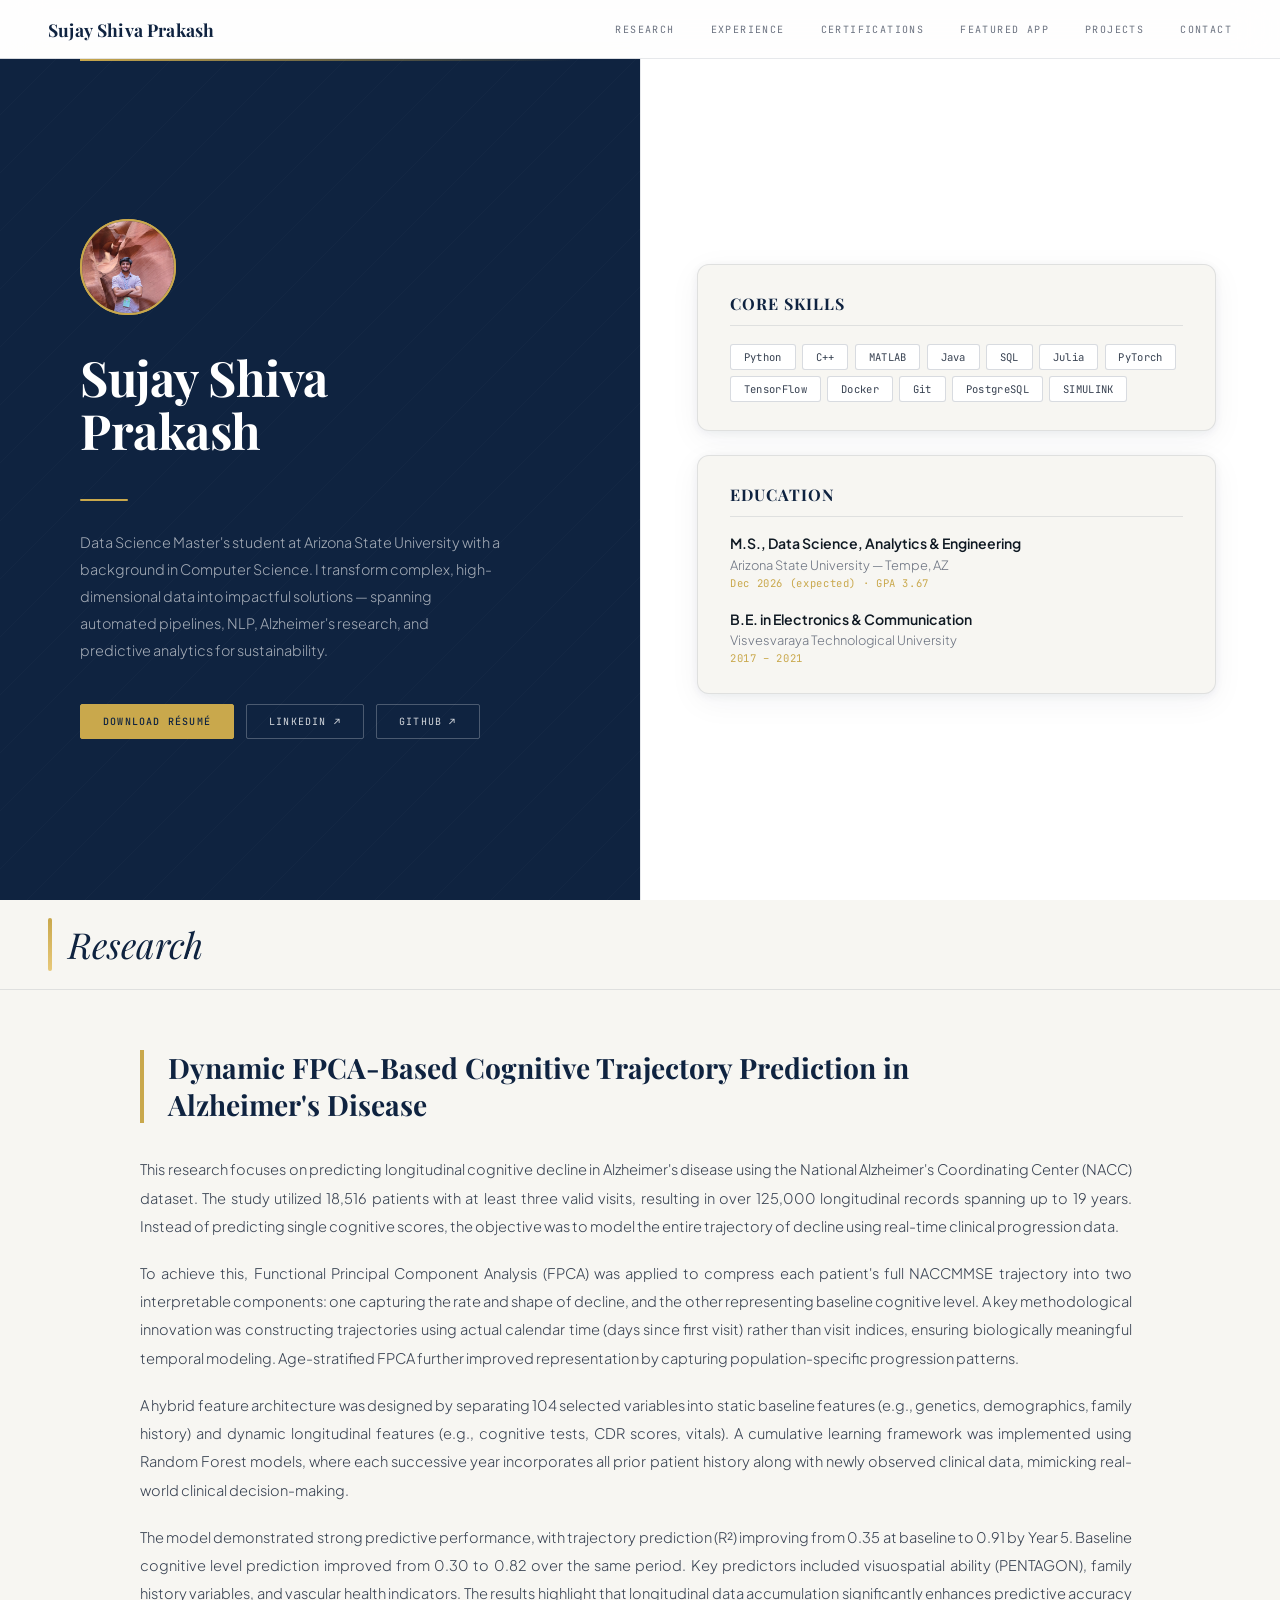
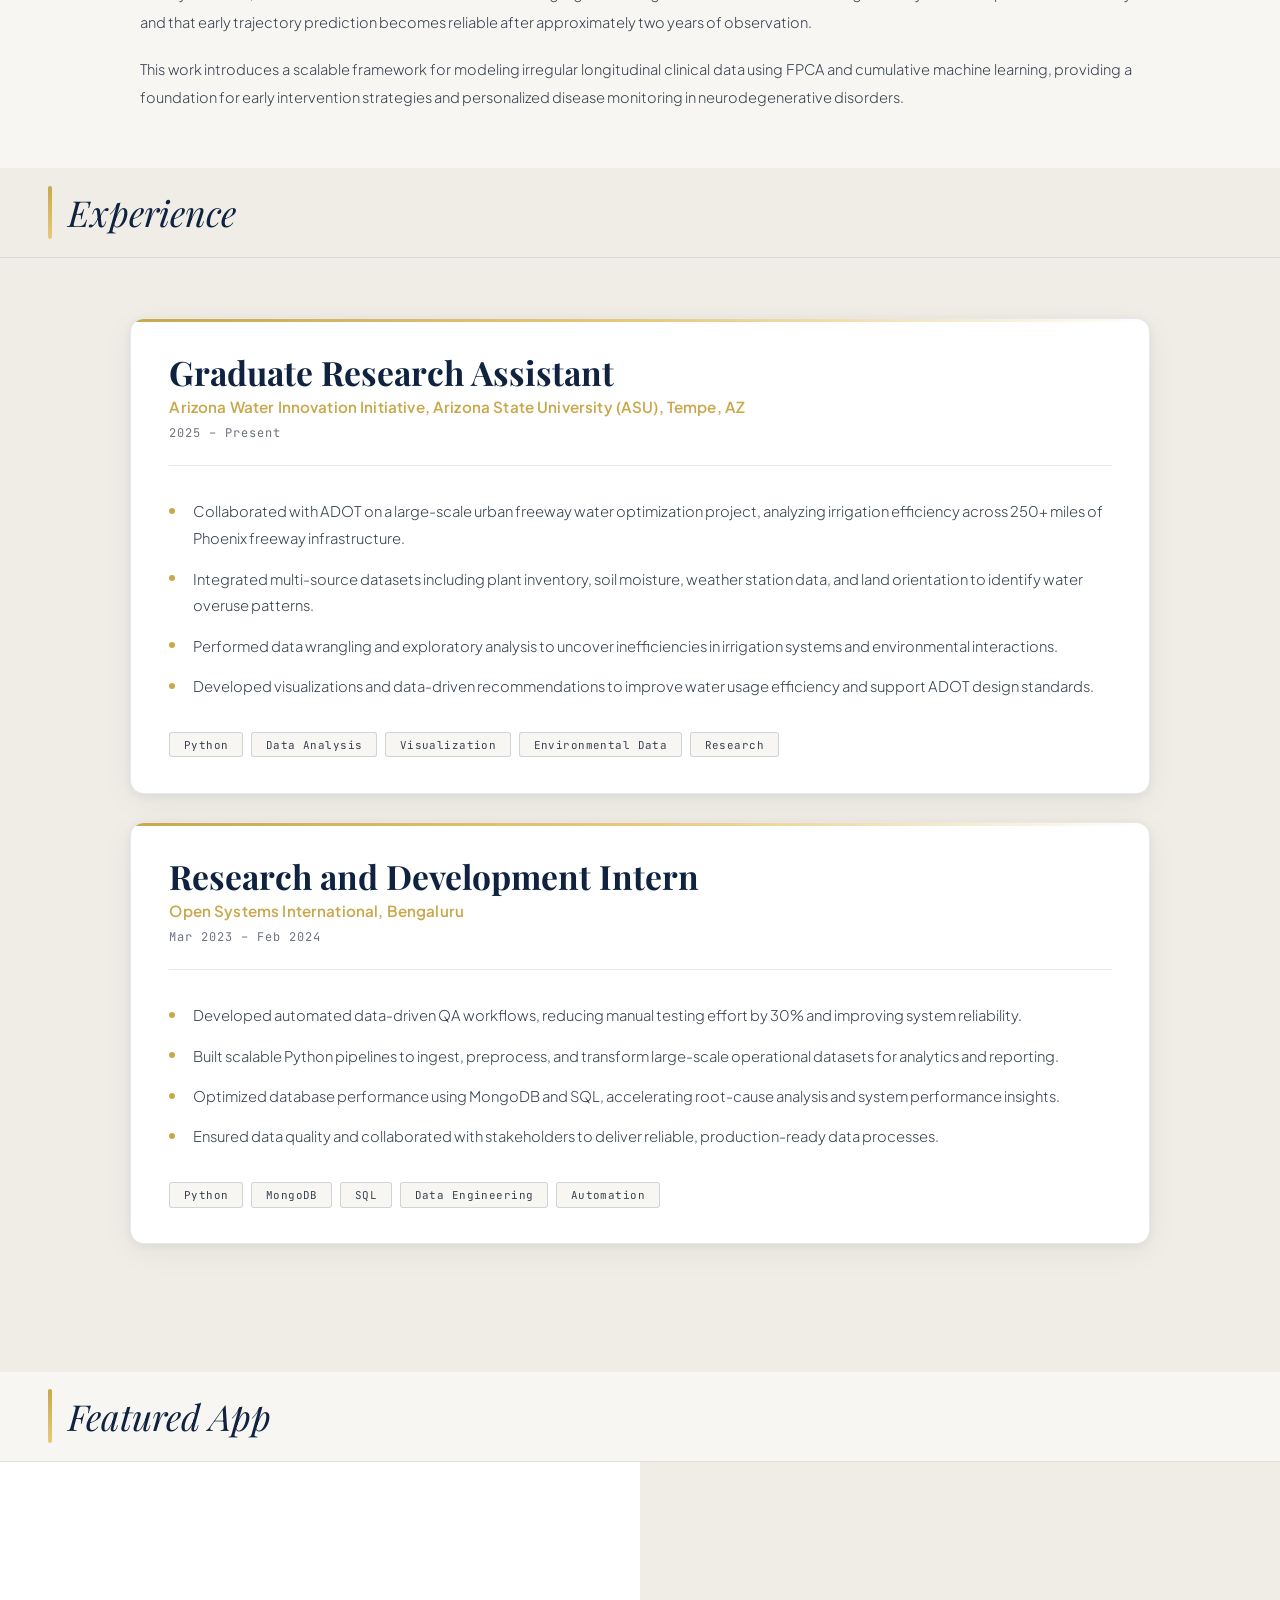
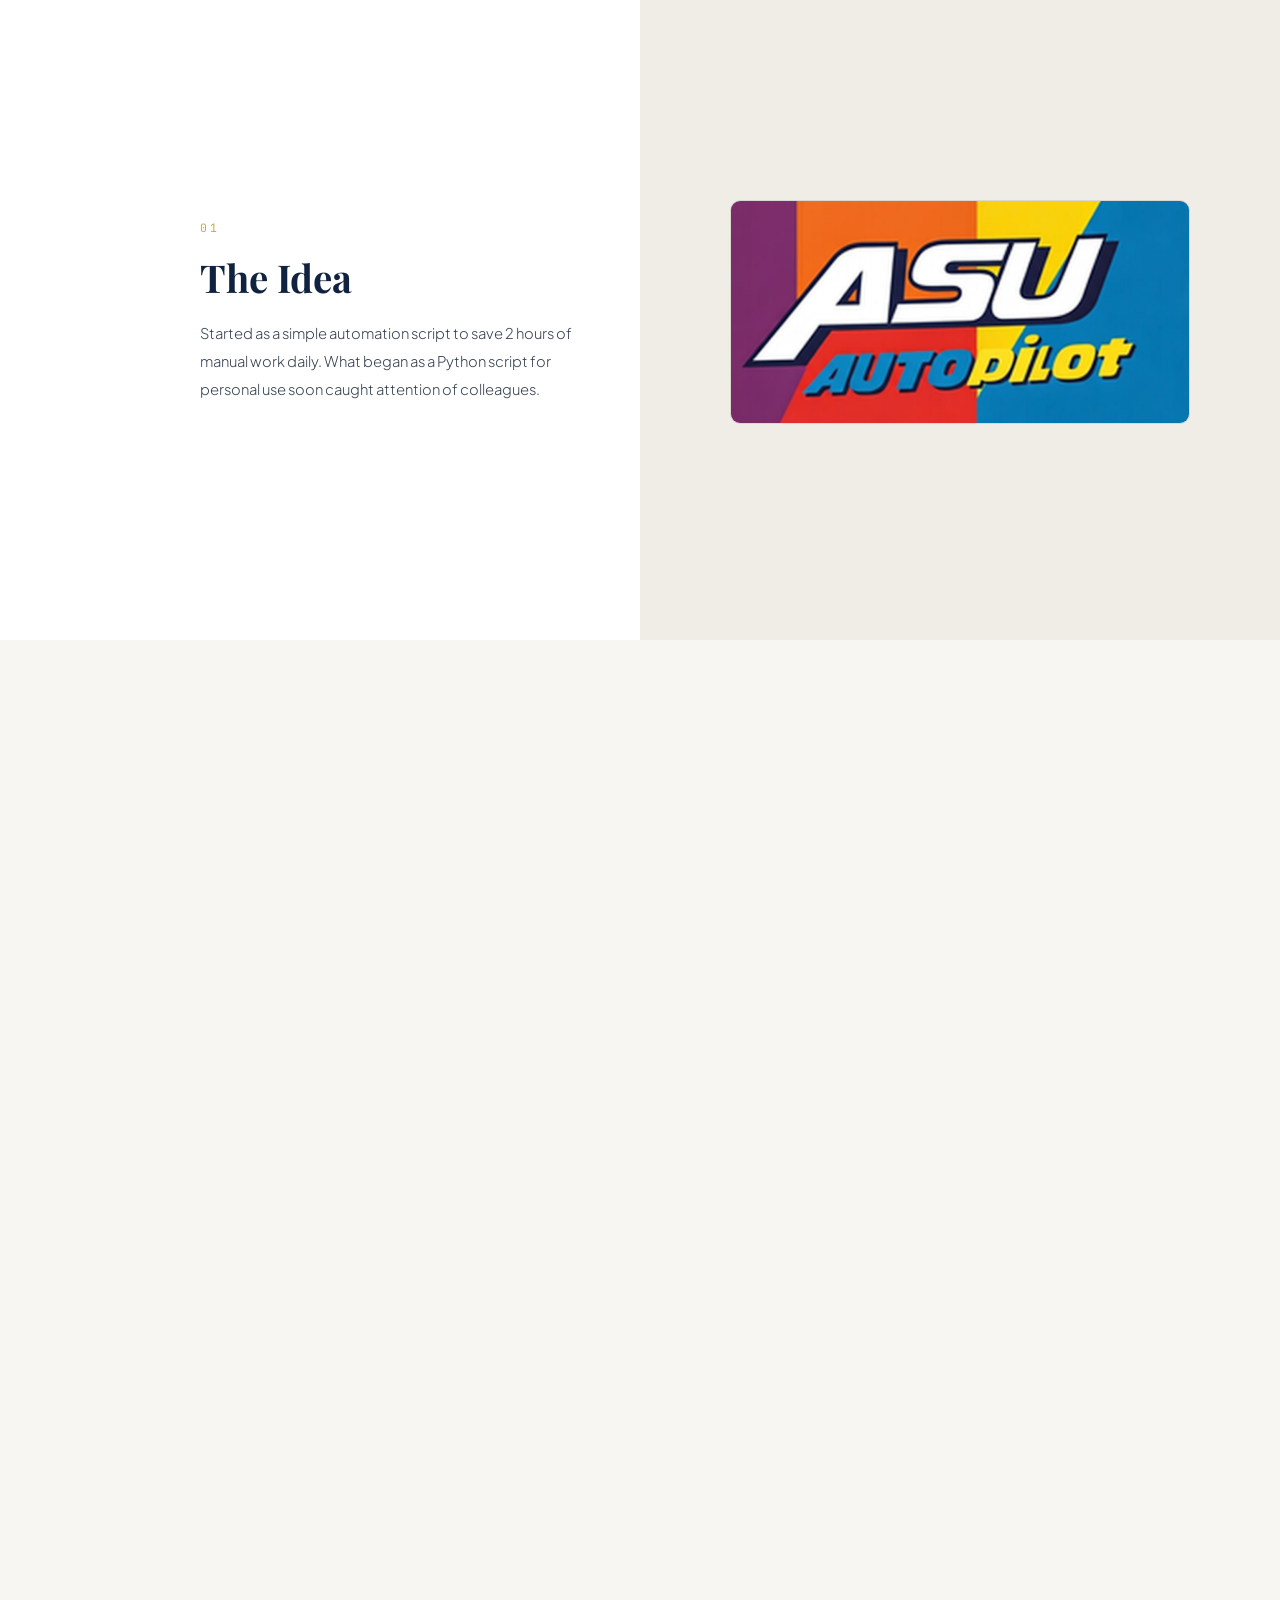
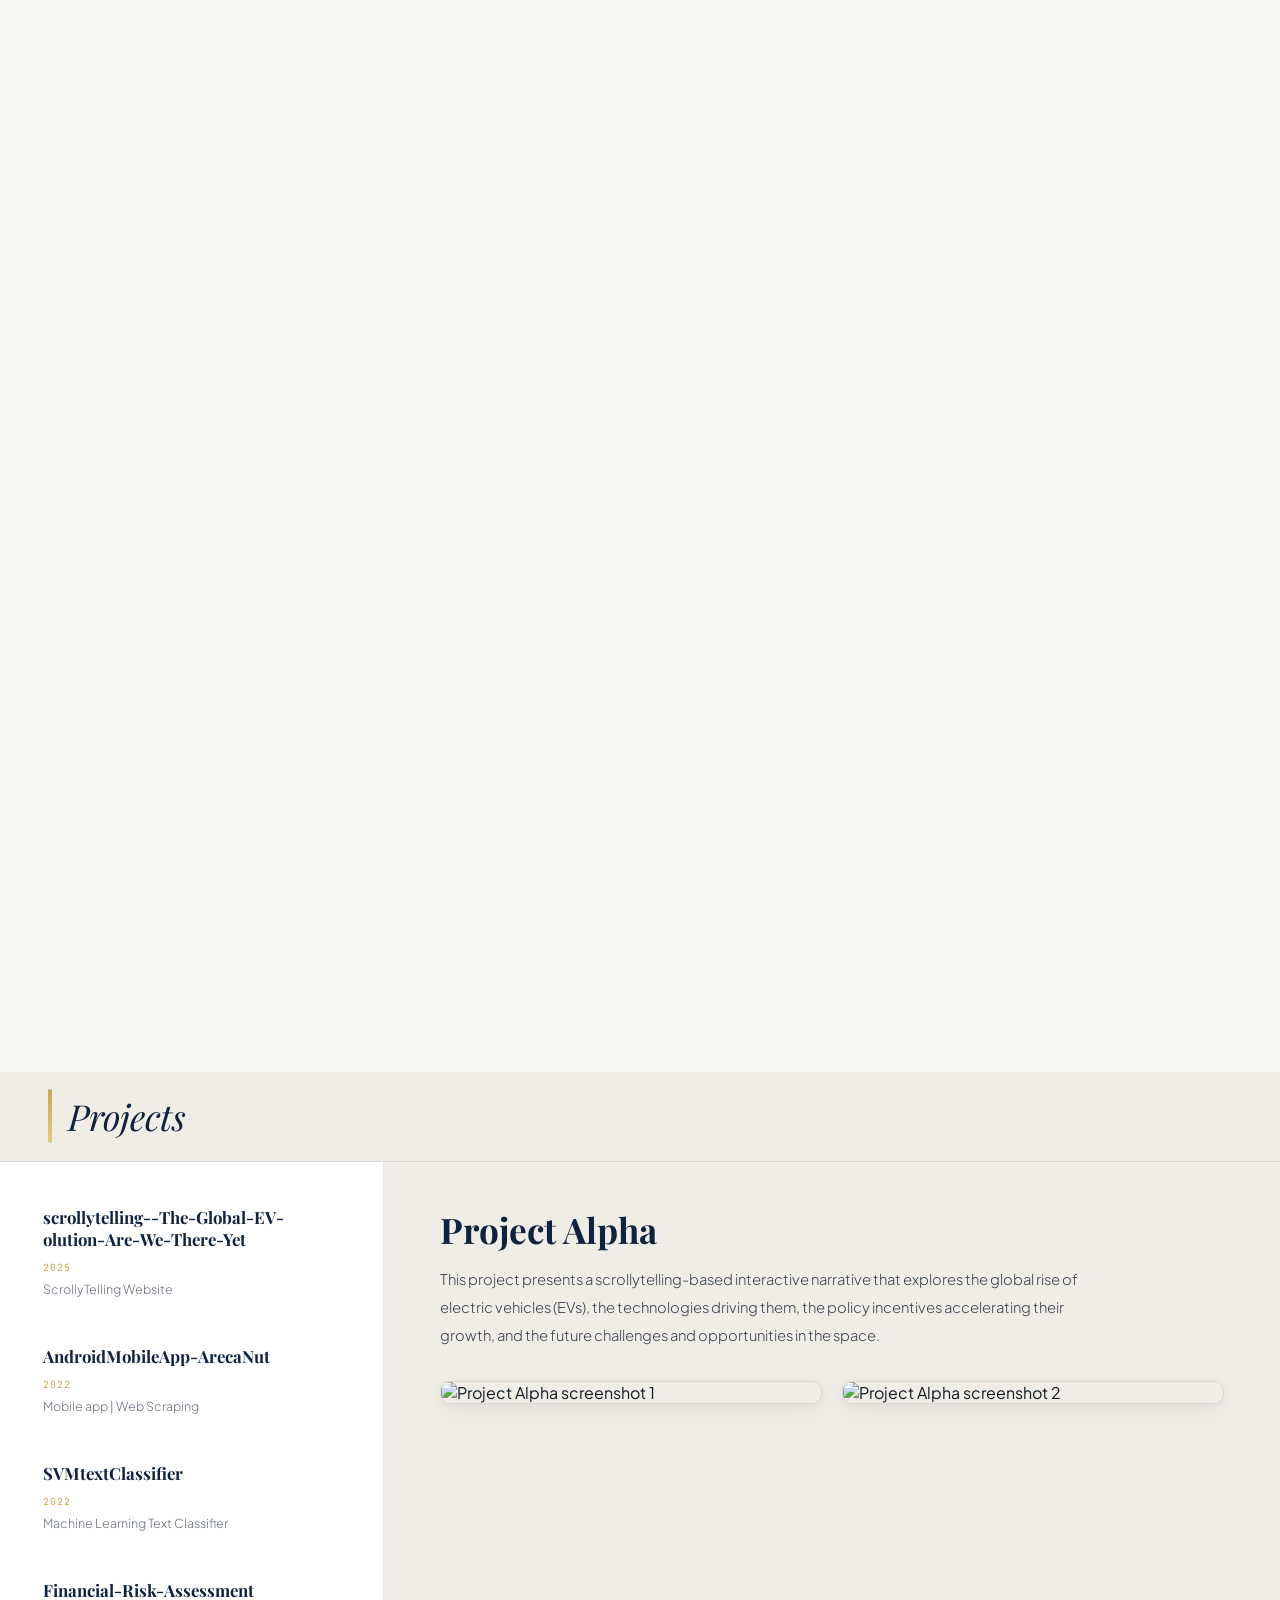
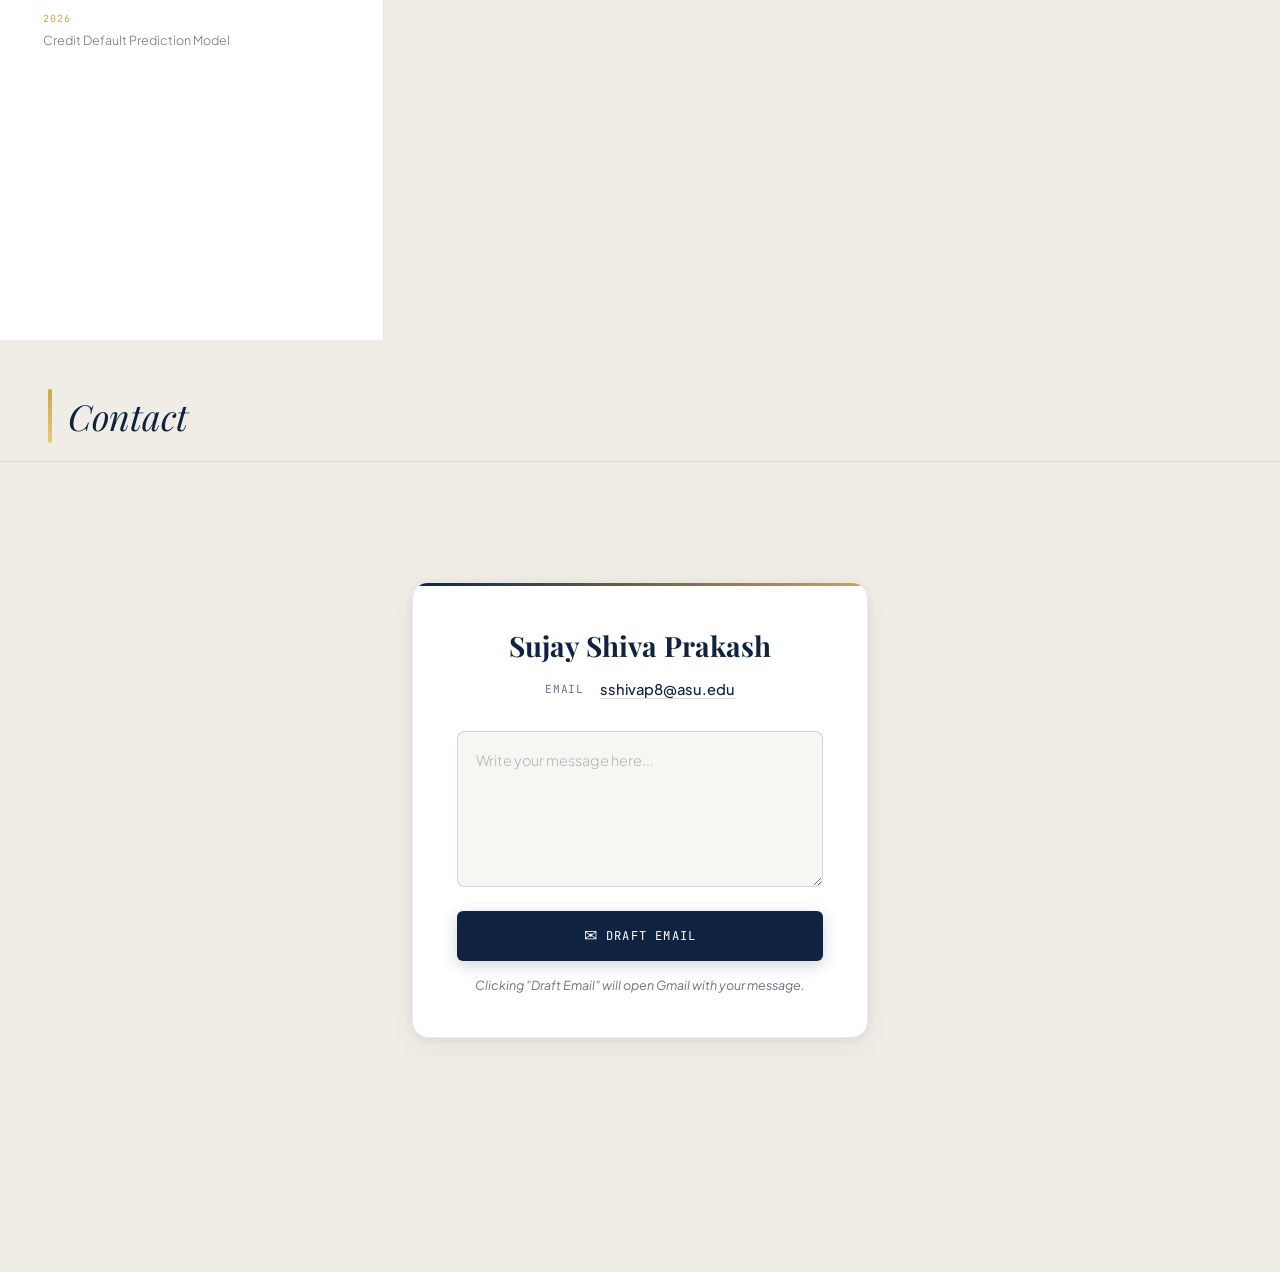
==== index.html @ d77abd5b "Initial coming Initial commit" ====
<!DOCTYPE html>
<html lang="en">
<head>
  <meta charset="UTF-8" />
  <meta name="viewport" content="width=device-width, initial-scale=1.0" />
  <title>Sujay — Portfolio</title>
  <link rel="stylesheet" href="style.css" />
  <script src="https://unpkg.com/typed.js@2.1.0/dist/typed.umd.js"></script>
  <script src="script.js"></script>
  <script src="https://cdnjs.cloudflare.com/ajax/libs/gsap/3.12.2/gsap.min.js"></script>
  <script src="https://cdnjs.cloudflare.com/ajax/libs/gsap/3.12.2/ScrollTrigger.min.js"></script>
</head>
<body>

<nav class="nav">
  <div class="nav-inner">
    <a href="#" class="nav-name">Sujay Shiva Prakash</a>
    <div class="nav-links">
      <a href="#research">Research</a>
      <a href="#experience">Experience</a>
      <a href="#certifications">Certifications</a>
      <a href="#story">Featured App</a>
      <a href="#projects">Projects</a>
      <a href="#contact">Contact</a>
    </div>
  </div>
</nav>

<!-- ── HERO: left = navy, right = white ── -->
<section class="hero" id="hero">
  <div class="hero-left">
    <div class="hero-photo">
      <img src="/sujay.jpg" alt="Sujay Shiva Prakash" onerror="this.style.display='none'" />
      <div class="photo-initials">SSP</div>
    </div>
    <h1 class="hero-name">Sujay Shiva<br>Prakash</h1>
    <p class="hero-subtitle"><span id="role"></span></p>
    <div class="hero-divider"></div>
    <p class="hero-bio">Data Science Master's student at Arizona State University with a background in Computer Science. I transform complex, high-dimensional data into impactful solutions — spanning automated pipelines, NLP, Alzheimer's research, and predictive analytics for sustainability.</p>
    <div class="hero-cta">
      <a href="resume.pdf" class="btn btn-fill">Download Résumé</a>
      <a href="https://www.linkedin.com/in/sujay-shiva-prakash/" target="_blank" class="btn">LinkedIn ↗</a>
      <a href="https://github.com/Sujay6362" target="_blank" class="btn">GitHub ↗</a>
    </div>
  </div>

  <div class="hero-right">
    <div class="skills-card">
      <h3 class="skills-card-title">Core Skills</h3>
      <div class="skills-badges">
        <span class="badge">Python</span>
        <span class="badge">C++</span>
        <span class="badge">MATLAB</span>
        <span class="badge">Java</span>
        <span class="badge">SQL</span>
        <span class="badge">Julia</span>
        <span class="badge">PyTorch</span>
        <span class="badge">TensorFlow</span>
        <span class="badge">Docker</span>
        <span class="badge">Git</span>
        <span class="badge">PostgreSQL</span>
        <span class="badge">SIMULINK</span>
      </div>
    </div>

    <div class="education-mini-card">
      <h3 class="education-mini-title">Education</h3>
      <div class="education-mini-item">
        <p class="education-mini-degree">M.S., Data Science, Analytics & Engineering</p>
        <p class="education-mini-school">Arizona State University — Tempe, AZ</p>
        <p class="education-mini-date">Dec 2026 (expected) · GPA 3.67</p>
      </div>
      <div class="education-mini-item">
        <p class="education-mini-degree">B.E. in Electronics & Communication</p>
        <p class="education-mini-school">Visvesvaraya Technological University</p>
        <p class="education-mini-date">2017 – 2021</p>
      </div>
    </div>
  </div>
</section>


<!-- ── RESEARCH ── -->
<section class="research" id="research">
  <h2 class="research-title">Research</h2>
  <div class="research-slides">

    <div class="research-slide" id="slide-1">
  <div class="research-content">
    <h3 class="research-item-title">Dynamic FPCA-Based Cognitive Trajectory Prediction in Alzheimer's Disease</h3>
    <div class="research-description">

      <p>This research focuses on predicting longitudinal cognitive decline in Alzheimer's disease using the National Alzheimer's Coordinating Center (NACC) dataset. The study utilized 18,516 patients with at least three valid visits, resulting in over 125,000 longitudinal records spanning up to 19 years. Instead of predicting single cognitive scores, the objective was to model the entire trajectory of decline using real-time clinical progression data.</p>

      <p>To achieve this, Functional Principal Component Analysis (FPCA) was applied to compress each patient's full NACCMMSE trajectory into two interpretable components: one capturing the rate and shape of decline, and the other representing baseline cognitive level. A key methodological innovation was constructing trajectories using actual calendar time (days since first visit) rather than visit indices, ensuring biologically meaningful temporal modeling. Age-stratified FPCA further improved representation by capturing population-specific progression patterns.</p>

      <p>A hybrid feature architecture was designed by separating 104 selected variables into static baseline features (e.g., genetics, demographics, family history) and dynamic longitudinal features (e.g., cognitive tests, CDR scores, vitals). A cumulative learning framework was implemented using Random Forest models, where each successive year incorporates all prior patient history along with newly observed clinical data, mimicking real-world clinical decision-making.</p>

      <p>The model demonstrated strong predictive performance, with trajectory prediction (R²) improving from 0.35 at baseline to 0.91 by Year 5. Baseline cognitive level prediction improved from 0.30 to 0.82 over the same period. Key predictors included visuospatial ability (PENTAGON), family history variables, and vascular health indicators. The results highlight that longitudinal data accumulation significantly enhances predictive accuracy and that early trajectory prediction becomes reliable after approximately two years of observation.</p>

      <p>This work introduces a scalable framework for modeling irregular longitudinal clinical data using FPCA and cumulative machine learning, providing a foundation for early intervention strategies and personalized disease monitoring in neurodegenerative disorders.</p>

    </div>
  </div>
</div>

    <div class="research-images">

  <!-- <div class="research-image-item">
    <img src="images/fpca_trajectory_results.png" alt="Trajectory results">
    <p>Actual vs predicted cognitive trajectories using FPCA-based modeling</p>
  </div> -->

  <div class="research-image-item">
    <img src="./files/fpca_cumulative_pipeline.svg" alt="Pipeline">
    <p><b>Fig : Pipeline - FPCA compression + cumulative year-wise prediction </b> </p>
  </div>

  <!-- <div class="research-image-item">
    <img src="images/dataset_overview.png" alt="Dataset">
    <p>NACC dataset structure with static and dynamic feature separation</p>
  </div> -->

</div>

<div class="sheet-container">
  <iframe 
    src="https://docs.google.com/spreadsheets/d/e/2PACX-1vQYmam4c9I1pE-Wa_HHPfvOLPWR4rpgkdFZyK_ciRwYRY5J7xp_9PD27jYxspACPg/pubhtml?widget=true&headers=false"
    frameborder="0">
  </iframe>
</div>

</section>


<section class="experience" id="experience">
  <h2 class="experience-title">Experience</h2>
  <div class="experience-container">

    <!-- ASU / ADOT -->
    <div class="experience-card">
      <div class="experience-header">
        <h3 class="experience-role">Graduate Research Assistant</h3>
        <span class="experience-company">Arizona Water Innovation Initiative, Arizona State University (ASU), Tempe, AZ</span>
        <span class="experience-date">2025 – Present</span>
      </div>
      <ul class="experience-description">
        <li>Collaborated with ADOT on a large-scale urban freeway water optimization project, analyzing irrigation efficiency across 250+ miles of Phoenix freeway infrastructure.</li>
        <li>Integrated multi-source datasets including plant inventory, soil moisture, weather station data, and land orientation to identify water overuse patterns.</li>
        <li>Performed data wrangling and exploratory analysis to uncover inefficiencies in irrigation systems and environmental interactions.</li>
        <li>Developed visualizations and data-driven recommendations to improve water usage efficiency and support ADOT design standards.</li>
      </ul>
      <div class="experience-tags">
        <span class="experience-tag">Python</span>
        <span class="experience-tag">Data Analysis</span>
        <span class="experience-tag">Visualization</span>
        <span class="experience-tag">Environmental Data</span>
        <span class="experience-tag">Research</span>
      </div>
    </div>

    <!-- OSI -->
    <div class="experience-card">
      <div class="experience-header">
        <h3 class="experience-role">Research and Development Intern</h3>
        <span class="experience-company">Open Systems International, Bengaluru</span>
        <span class="experience-date">Mar 2023 – Feb 2024</span>
      </div>
      <ul class="experience-description">
        <li>Developed automated data-driven QA workflows, reducing manual testing effort by 30% and improving system reliability.</li>
        <li>Built scalable Python pipelines to ingest, preprocess, and transform large-scale operational datasets for analytics and reporting.</li>
        <li>Optimized database performance using MongoDB and SQL, accelerating root-cause analysis and system performance insights.</li>
        <li>Ensured data quality and collaborated with stakeholders to deliver reliable, production-ready data processes.</li>
      </ul>
      <div class="experience-tags">
        <span class="experience-tag">Python</span>
        <span class="experience-tag">MongoDB</span>
        <span class="experience-tag">SQL</span>
        <span class="experience-tag">Data Engineering</span>
        <span class="experience-tag">Automation</span>
      </div>
    </div>

  </div>
</section>


<!-- ── FEATURED APP ── -->
<section class="story" id="story">
  <h2 class="story-title">Featured App</h2>
  <div class="story-container" id="story-container">
    <div class="story-track">

      <div class="story-slide" id="slide-1">
        <div class="story-content">
          <span class="story-step">01</span>
          <h3>The Idea</h3>
          <p>Started as a simple automation script to save 2 hours of manual work daily. What began as a Python script for personal use soon caught attention of colleagues.</p>
        </div>
        <div class="story-image">
          <img src="./files/icon.png" alt="Idea sketch">
          <!-- <img src="./files/icon1.png" alt="Automation 1">
          <img src="./files/icon2.png" alt="Automation 2">
          <img src="./files/icon3.png" alt="Automation 3">
          <img src="./files/icon4.png" alt="Automation 4">
          <img src="./files/icon5.png" alt="Automation 5">
          <img src="./files/icon6.png" alt="Automation 6"> -->

        </div>
      </div>

      <div class="story-slide" id="slide-2">
        <div class="story-content">
          <span class="story-step">02</span>
          <h3>The Build</h3>
          <p>Evolved into a full desktop application with PyQt5. Added features like scheduling, custom workflows, and real-time logging. Beta tested with 10 users.</p>
        </div>
        <div class="story-image">
          <img src="./files/build.png" alt="Development">
        </div>
      </div>

      <div class="story-slide" id="slide-3">
        <div class="story-content">
          <span class="story-step">03</span>
          <h3>The Web</h3>
          <p>Built a companion website for remote monitoring and control. Flask backend with real-time updates using WebSockets. Now accessible from anywhere.</p>
        </div>
        <div class="story-image">
          <img src="./files/asuautopilot1.png" alt="Web interface">
        </div>
      </div>

      <!-- <div class="story-slide" id="slide-4">
        <div class="story-content">
          <span class="story-step">04</span>
          <h3>The Impact</h3>
          <p>Now saving 50+ hours monthly across the team. Used by 3 departments. Open-sourced core modules to give back to the community.</p>
        </div>
        <div class="story-image">
          <img src="https://via.placeholder.com/600x400/e8e3d8/0f2340?text=Impact+Metrics" alt="Impact">
        </div>
      </div> -->
      

    </div>
  </div>
  <!-- <div class="story-progress">
    <div class="progress-bar" id="progress-bar"></div>
  </div> -->
</section>


<!-- ── PROJECTS ── -->
<section class="projects" id="projects">
  <h2 class="projects-title">Projects</h2>
  <div class="projects-container">
    <div class="projects-left">

      
      <div class="project-card" data-project="1">
        <h3>scrollytelling--The-Global-EV-olution-Are-We-There-Yet</h3>
        <span class="project-year">2025</span>
        <p class="project-brief">ScrollyTelling Website</p>
      </div>

      <div class="project-card" data-project="2">
        <h3> AndroidMobileApp-ArecaNut</h3>
        <span class="project-year">2022</span>
        <p class="project-brief">Mobile app | Web Scraping</p>
      </div>

      <div class="project-card" data-project="3">
        <h3>SVMtextClassifier</h3>
        <span class="project-year">2022</span>
        <p class="project-brief">Machine Learning Text Classifier</p>
      </div>

      <div class="project-card" data-project="4">
        <h3>Financial-Risk-Assessment</h3>
        <span class="project-year">2026</span>
        <p class="project-brief">Credit Default Prediction Model</p>
      </div>

      <div class="project-card hidden-project" data-project="5">
        <h3>Project Epsilon</h3>
        <span class="project-year">2022</span>
        <p class="project-brief">Recommendation system for e-commerce</p>
      </div>

      <div class="project-card hidden-project" data-project="6">
        <h3>Project Zeta</h3>
        <span class="project-year">2021</span>
        <p class="project-brief">Customer churn prediction model</p>
      </div>
    </div>

    <div class="projects-right">
      <div id="project-display">
        <h2 id="display-title">Project Alpha</h2>
        <p id="display-description">This project presents a scrollytelling-based interactive narrative that explores the global rise of electric vehicles (EVs), the technologies driving them, the policy incentives accelerating their growth, and the future challenges and opportunities in the space.</p>
        <div class="project-images">
          <img src="https://via.placeholder.com/600x400/f0ede6/0f2340?text=Alpha+Image+1" alt="Project Alpha screenshot 1">
          <img src="https://via.placeholder.com/600x400/e8e3d8/0f2340?text=Alpha+Image+2" alt="Project Alpha screenshot 2">
        </div>
      </div>
    </div>

  </div>
  
</section>


<!-- ── CERTIFICATIONS ── -->
<!-- <section class="certifications" id="certifications">
  <h2 class="certifications-title">Certifications</h2>
  <div class="certifications-container">

    <div class="certification-card">
      <div class="certification-image">
        <img src="https://via.placeholder.com/400x200/f0ede6/0f2340?text=TensorFlow" alt="TensorFlow">
      </div>
      <div class="certification-content">
        <h3 class="certification-name">TensorFlow Developer Certificate</h3>
        <p class="certification-provider">Google</p>
        <p class="certification-year">2024</p>
        <p class="certification-description">Professional certification validating ability to build and train neural networks using TensorFlow for computer vision, NLP, and time series.</p>
        <a href="#" class="certification-link" target="_blank">View Credential →</a>
      </div>
    </div>

    <div class="certification-card">
      <div class="certification-image">
        <img src="https://via.placeholder.com/400x200/e8e3d8/0f2340?text=AWS" alt="AWS">
      </div>
      <div class="certification-content">
        <h3 class="certification-name">AWS Certified Machine Learning</h3>
        <p class="certification-provider">Amazon Web Services</p>
        <p class="certification-year">2023</p>
        <p class="certification-description">Validates expertise in building, training, tuning, and deploying ML models on AWS infrastructure.</p>
        <a href="#" class="certification-link" target="_blank">View Credential →</a>
      </div>
    </div>

    <div class="certification-card">
      <div class="certification-image">
        <img src="https://via.placeholder.com/400x200/f0ede6/0f2340?text=Deep+Learning" alt="Deep Learning">
      </div>
      <div class="certification-content">
        <h3 class="certification-name">Deep Learning Specialization</h3>
        <p class="certification-provider">deeplearning.ai / Coursera</p>
        <p class="certification-year">2023</p>
        <p class="certification-description">Five-course series covering neural networks, CNNs, RNNs, transformers, and reinforcement learning.</p>
        <a href="#" class="certification-link" target="_blank">View Credential →</a>
      </div>
    </div>

    <div class="certification-card">
      <div class="certification-image">
        <img src="https://via.placeholder.com/400x200/e8e3d8/0f2340?text=Data+Science" alt="Data Science">
      </div>
      <div class="certification-content">
        <h3 class="certification-name">Data Science Professional Certificate</h3>
        <p class="certification-provider">HarvardX / edX</p>
        <p class="certification-year">2022</p>
        <p class="certification-description">Comprehensive program covering R, probability, inference, regression modeling, and machine learning.</p>
        <a href="#" class="certification-link" target="_blank">View Credential →</a>
      </div>
    </div>

    <div class="certification-card">
      <div class="certification-image">
        <img src="https://via.placeholder.com/400x200/f0ede6/0f2340?text=Kubernetes" alt="Kubernetes">
      </div>
      <div class="certification-content">
        <h3 class="certification-name">Certified Kubernetes Administrator</h3>
        <p class="certification-provider">Cloud Native Computing Foundation</p>
        <p class="certification-year">2022</p>
        <p class="certification-description">Validates skills in deploying, managing, and troubleshooting containerized applications on Kubernetes.</p>
        <a href="#" class="certification-link" target="_blank">View Credential →</a>
      </div>
    </div>

  </div>
</section> -->


<!-- ── CONTACT ── -->
<section class="contact" id="contact">
  <h2 class="contact-title">Contact</h2>
  <div class="contact-container">
    <div class="contact-card">
      <h3 class="contact-name">Sujay Shiva Prakash</h3>
      <div class="contact-details">
        <p class="contact-item">
          <span class="contact-label">Email&nbsp;</span>
          <a href="mailto:sshivap8@asu.edu" class="contact-link">sshivap8@asu.edu</a>
        </p>
      </div>
      <textarea id="contact-message" class="contact-message-box" placeholder="Write your message here..." rows="5"></textarea>
      <button id="draft-email-btn" class="contact-draft-btn">
        <span class="btn-icon">✉</span>
        Draft Email
      </button>
      <p class="contact-note">Clicking "Draft Email" will open Gmail with your message.</p>
    </div>
  </div>
</section>

</body>
</html>
---- style.css ----
@import url('https://fonts.googleapis.com/css2?family=Playfair+Display:ital,wght@0,400;0,700;1,400;1,600&family=Plus+Jakarta+Sans:wght@300;400;500;600&family=JetBrains+Mono:wght@400;500&display=swap');

*, *::before, *::after { box-sizing: border-box; margin: 0; padding: 0; }

:root {
  --serif:  'Playfair Display', Georgia, serif;
  --sans:   'Plus Jakarta Sans', sans-serif;
  --mono:   'JetBrains Mono', monospace;

  --navy:        #0f2340;
  --navy-mid:    #1a3660;
  --navy-soft:   #254880;
  --gold:        #c9a84c;
  --gold-light:  #e8c97a;
  --bg:          #f7f6f2;
  --bg-white:    #ffffff;
  --bg-warm:     #f0ede6;
  --bg-navy:     #0f2340;
  --ink:         #0f1923;
  --ink-mid:     #374151;
  --muted:       #6b7280;
  --line:        rgba(15,35,64,0.10);
  --line-mid:    rgba(15,35,64,0.16);
  --navy-glow:   rgba(15,35,64,0.08);
  --gold-glow:   rgba(201,168,76,0.15);

  --sh-card:  0 2px 8px rgba(15,35,64,0.06), 0 8px 32px rgba(15,35,64,0.05);
  --sh-lift:  0 12px 40px rgba(15,35,64,0.13), 0 2px 8px rgba(15,35,64,0.06);
  --sh-hero:  0 32px 80px rgba(15,35,64,0.18);
}

html { scroll-behavior: smooth; }
body {
  font-family: var(--sans);
  background: var(--bg);
  color: var(--ink);
  -webkit-font-smoothing: antialiased;
}

html, body { scrollbar-width: none; -ms-overflow-style: none; }
html::-webkit-scrollbar, body::-webkit-scrollbar { display: none; }

/* ════════════════════════════════════
   NAV
════════════════════════════════════ */
.nav {
  position: fixed;
  top: 0; left: 0; right: 0;
  z-index: 200;
  background: rgba(255,255,255,0.88);
  backdrop-filter: blur(20px);
  -webkit-backdrop-filter: blur(20px);
  border-bottom: 1px solid var(--line);
}
.nav-inner {
  height: 58px;
  padding: 0 3rem;
  display: flex;
  align-items: center;
  justify-content: space-between;
  max-width: 1360px;
  margin: 0 auto;
}
.nav-name {
  font-family: var(--serif);
  font-size: 1.1rem;
  font-weight: 700;
  color: var(--navy);
  text-decoration: none;
  letter-spacing: 0.01em;
  transition: opacity 0.2s;
}
.nav-name:hover { opacity: 0.7; }

.nav-links { display: flex; gap: 2.25rem; align-items: center; }
.nav-links a {
  font-family: var(--mono);
  font-size: 10px;
  letter-spacing: 0.14em;
  text-transform: uppercase;
  color: var(--muted);
  text-decoration: none;
  transition: color 0.18s;
}
.nav-links a:hover { color: var(--navy); }

/* ════════════════════════════════════
   HERO  — split: navy left / warm right
════════════════════════════════════ */
.hero {
  min-height: 100vh;
  display: grid;
  grid-template-columns: 1fr 1fr;
  padding-top: 58px;
  position: relative;
}

/* left panel – dark navy */
.hero-left {
  background: var(--navy);
  padding: 5rem 4rem 5rem 5rem;
  display: flex;
  flex-direction: column;
  justify-content: center;
  position: relative;
  overflow: hidden;
}
/* diagonal texture on left */
.hero-left::before {
  content: '';
  position: absolute;
  inset: 0;
  background-image:
    repeating-linear-gradient(
      135deg,
      transparent,
      transparent 40px,
      rgba(255,255,255,0.018) 40px,
      rgba(255,255,255,0.018) 41px
    );
  pointer-events: none;
}
/* gold accent line at top */
.hero-left::after {
  content: '';
  position: absolute;
  top: 0; left: 5rem; right: 4rem;
  height: 3px;
  background: linear-gradient(90deg, var(--gold), transparent);
}

.hero-photo {
  position: relative;
  width: 96px; height: 96px;
  margin-bottom: 2.25rem;
  z-index: 1;
}
.hero-photo img {
  width: 96px; height: 96px;
  border-radius: 50%;
  object-fit: cover;
  border: 2.5px solid var(--gold);
  display: block;
  position: relative; z-index: 1;
}
.photo-initials {
  position: absolute; inset: 0;
  border-radius: 50%;
  background: rgba(201,168,76,0.12);
  border: 2.5px solid var(--gold);
  display: flex; align-items: center; justify-content: center;
  font-family: var(--serif);
  font-size: 1.6rem;
  font-style: italic;
  color: var(--gold);
  z-index: 0;
}

.hero-name {
  font-family: var(--serif);
  font-size: clamp(2.4rem, 3.8vw, 3.5rem);
  font-weight: 700;
  line-height: 1.08;
  color: #fff;
  margin-bottom: 0.65rem;
  letter-spacing: -0.01em;
  position: relative; z-index: 1;
}
.hero-subtitle {
  font-family: var(--mono);
  font-size: 0.82rem;
  color: var(--gold-light);
  letter-spacing: 0.1em;
  margin-bottom: 2rem;
  position: relative; z-index: 1;
}

/* decorative divider */
.hero-divider {
  width: 48px;
  height: 2px;
  background: var(--gold);
  margin-bottom: 1.75rem;
  border-radius: 1px;
}

.hero-bio {
  font-family: var(--sans);
  font-size: 0.9rem;
  font-weight: 300;
  line-height: 1.88;
  color: rgba(255,255,255,0.62);
  margin-bottom: 2.5rem;
  max-width: 420px;
  position: relative; z-index: 1;
}

.hero-cta {
  display: flex;
  gap: 0.75rem;
  flex-wrap: wrap;
  position: relative; z-index: 1;
}
.btn {
  font-family: var(--mono);
  font-size: 10px;
  padding: 10px 22px;
  border-radius: 2px;
  border: 1px solid rgba(255,255,255,0.25);
  background: transparent;
  color: rgba(255,255,255,0.82);
  cursor: pointer;
  letter-spacing: 0.12em;
  text-transform: uppercase;
  text-decoration: none;
  display: inline-block;
  transition: all 0.2s ease;
}
.btn:hover {
  border-color: var(--gold);
  color: var(--gold);
  background: rgba(201,168,76,0.08);
}
.btn-fill {
  background: var(--gold);
  color: var(--navy);
  border-color: var(--gold);
  font-weight: 500;
}
.btn-fill:hover {
  background: var(--gold-light);
  border-color: var(--gold-light);
  color: var(--navy);
}

/* right panel – warm white */
.hero-right {
  background: var(--bg-white);
  padding: 5rem 4rem 5rem 3.5rem;
  display: flex;
  flex-direction: column;
  justify-content: center;
  gap: 1.5rem;
  border-left: 1px solid var(--line);
}

.skills-card, .education-mini-card {
  background: var(--bg);
  border: 1px solid var(--line);
  border-radius: 12px;
  padding: 1.75rem 2rem;
  box-shadow: var(--sh-card);
  transition: box-shadow 0.25s ease, transform 0.25s ease;
}
.skills-card:hover, .education-mini-card:hover {
  box-shadow: var(--sh-lift);
  transform: translateY(-2px);
}

.skills-card-title, .education-mini-title {
  font-family: var(--serif);
  font-size: 1rem;
  font-weight: 700;
  color: var(--navy);
  margin-bottom: 1.1rem;
  padding-bottom: 0.7rem;
  border-bottom: 1px solid var(--line);
  text-transform: uppercase;
  letter-spacing: 0.06em;
  font-style: normal;
}
.skills-badges { display: flex; flex-wrap: wrap; gap: 0.4rem; }
.badge {
  font-family: var(--mono);
  font-size: 0.66rem;
  padding: 0.3rem 0.8rem;
  background: var(--bg-white);
  border: 1px solid var(--line-mid);
  border-radius: 3px;
  color: var(--ink-mid);
  letter-spacing: 0.03em;
  transition: all 0.18s ease;
  cursor: default;
}
.badge:hover {
  background: var(--navy);
  border-color: var(--navy);
  color: #fff;
  transform: translateY(-1px);
}

.education-mini-item { margin-bottom: 1.25rem; }
.education-mini-item:last-child { margin-bottom: 0; }
.education-mini-degree {
  font-family: var(--sans);
  font-size: 0.88rem;
  font-weight: 600;
  color: var(--ink);
  line-height: 1.4;
  margin-bottom: 0.2rem;
}
.education-mini-school {
  font-family: var(--sans);
  font-size: 0.8rem;
  font-weight: 300;
  color: var(--muted);
  margin-bottom: 0.15rem;
}
.education-mini-date {
  font-family: var(--mono);
  font-size: 0.66rem;
  color: var(--gold);
  letter-spacing: 0.06em;
}

/* hero scrollbar suppression */
.hero, .research, .research-slides, .experience, .certifications,
.projects, .projects-left, .projects-right, .contact,
.contact-container, .certifications-container, .experience-container,
.skills, .skills-container, .education-mini-card {
  scrollbar-width: none; -ms-overflow-style: none;
}
.hero::-webkit-scrollbar, .research::-webkit-scrollbar,
.research-slides::-webkit-scrollbar, .experience::-webkit-scrollbar,
.certifications::-webkit-scrollbar, .projects::-webkit-scrollbar,
.projects-left::-webkit-scrollbar, .projects-right::-webkit-scrollbar,
.contact::-webkit-scrollbar, .contact-container::-webkit-scrollbar,
.certifications-container::-webkit-scrollbar, .experience-container::-webkit-scrollbar,
.skills::-webkit-scrollbar, .skills-container::-webkit-scrollbar,
.education-mini-card::-webkit-scrollbar { display: none; }

@media (max-width: 900px) {
  .hero { grid-template-columns: 1fr; }
  .hero-left { padding: 4rem 2rem 3rem; }
  .hero-left::after { left: 2rem; right: 2rem; }
  .hero-right { padding: 2.5rem 2rem 3rem; }
  .hero-bio { max-width: 100%; }
}
@media (max-width: 540px) {
  .nav-inner { padding: 0 1.25rem; }
  .nav-links { gap: 1.1rem; }
  .hero-left { padding: 3rem 1.5rem 2.5rem; }
  .hero-right { padding: 2rem 1.5rem; }
  .hero-name { font-size: 2.2rem; }
  .hero-cta { flex-direction: column; }
}

/* ════════════════════════════════════
   SHARED SECTION HEADER
════════════════════════════════════ */
.research-title, .projects-title, .experience-title,
.certifications-title, .story-title, .contact-title {
  font-family: var(--serif);
  font-size: clamp(1.7rem, 2.8vw, 2.4rem);
  font-weight: 400;
  font-style: italic;
  color: var(--navy);
  position: sticky;
  top: 58px; left: 0;
  padding: 1.1rem 3rem;
  margin: 0;
  background: rgba(247,246,242,0.97);
  backdrop-filter: blur(12px);
  z-index: 20;
  border-bottom: 1px solid var(--line);
  width: 100%;
  display: flex;
  align-items: center;
  gap: 1rem;
}
/* Gold accent bar */
.research-title::before, .projects-title::before, .experience-title::before,
.certifications-title::before, .story-title::before, .contact-title::before {
  content: '';
  display: inline-block;
  width: 4px;
  height: 1.5em;
  background: linear-gradient(180deg, var(--gold), var(--gold-light));
  border-radius: 2px;
  flex-shrink: 0;
}
/* tint-bg sections */
.experience-title, .projects-title, .contact-title {
  background: rgba(240,237,230,0.97);
}

/* ════════════════════════════════════
   RESEARCH
════════════════════════════════════ */
.research { background: var(--bg); }
.research-slides {
  height: calc(100vh - 122px);
  overflow-y: auto;
  scroll-snap-type: y mandatory;
}
.research-slide {
  height: 100vh;
  padding: 60px 5rem 4rem;
  display: flex;
  flex-direction: column;
  border-bottom: 1px solid var(--line);
  scroll-margin-top: 120px;
}
.research-content {
  max-width: 1000px;
  margin: 0 auto;
  width: 100%;
  flex: 1;
  display: flex;
  flex-direction: column;
}
.research-item-title {
  font-family: var(--serif);
  font-size: clamp(1.3rem, 2.2vw, 1.8rem);
  font-weight: 700;
  color: var(--navy);
  margin-bottom: 2rem;
  line-height: 1.3;
  padding-left: 1.5rem;
  border-left: 4px solid var(--gold);
  max-width: 780px;
}
.research-description { text-align: justify; overflow-y: auto; flex: 1; padding-right: 0.5rem; }
.research-description p {
  font-family: var(--sans);
  font-size: 0.91rem;
  font-weight: 300;
  line-height: 1.95;
  color: var(--ink-mid);
  margin-bottom: 1.15rem;
}
.research-publication {
  font-family: var(--mono);
  font-size: 0.73rem;
  color: var(--navy-mid);
  padding: 0.55rem 1rem;
  background: var(--navy-glow);
  border-radius: 3px;
  display: inline-block;
  border-left: 3px solid var(--gold);
  margin-top: 0.5rem;
}
.research-images {
  display: grid;
  grid-template-columns: repeat(auto-fit, minmax(280px, 1fr));
  gap: 1.25rem; margin-top: 1.5rem;
}
.research-images img {
  width: 100%; height: auto;
  border-radius: 8px;
  border: 1px solid var(--line);
  transition: box-shadow 0.25s;
}
.research-images img:hover { box-shadow: var(--sh-lift); }

@media (max-width: 900px) {
  .research-slide { padding: 60px 2rem 3rem; }
}
.sheet-container {
  display: flex;
  justify-content: center;
  margin-top: 1rem;
}

.sheet-container iframe {
  width: 70%;        /* 🔥 makes it smaller */
  max-width: 900px;  /* prevents it from getting huge */
  height: 600px;     /* controls vertical size */
  border: 1px solid var(--line);
  border-radius: 8px;
}

/* ════════════════════════════════════
   EXPERIENCE
════════════════════════════════════ */
.experience {
  min-height: 100vh;
  background: var(--bg-warm);
  padding-bottom: 4rem;
}
.experience-container {
  max-width: 1100px;              /* 🔥 wider, more premium */
  margin: 0 auto;
  padding: 60px 2.5rem 4rem;
  display: flex;
  flex-direction: column;         /* 🔥 stack cards properly */
  gap: 1.75rem;                  /* 🔥 spacing between cards */
}
.experience-card {
  width: 100%;
  background: var(--bg-white);
  border: 1px solid var(--line);
  border-radius: 14px;
  padding: 2.2rem 2.4rem;        /* 🔥 reduced from 3rem */
  box-shadow: var(--sh-card);
  transition: box-shadow 0.3s;
  position: relative;
  overflow: hidden;
}
/* gold top bar */
.experience-card::before {
  content: '';
  position: absolute;
  top: 0; left: 0; right: 0;
  height: 3px;
  background: linear-gradient(90deg, var(--gold), var(--gold-light), transparent);
}
.experience-card:hover { box-shadow: var(--sh-lift); }
.experience-header {
  margin-bottom: 2rem;
  padding-bottom: 1.5rem;
  border-bottom: 1px solid var(--line);
}
.experience-role {
  font-family: var(--serif);
  font-size: 2.1rem;
  font-weight: 700;
  color: var(--navy);
  margin-bottom: 0.4rem;
  line-height: 1.1;
}
.experience-company {
  font-family: var(--sans);
  font-size: 0.95rem;
  font-weight: 600;
  color: var(--gold);
  display: block;
  margin-bottom: 0.25rem;
  letter-spacing: 0.01em;
}
.experience-date {
  font-family: var(--mono);
  font-size: 0.75rem;
  color: var(--muted);
  letter-spacing: 0.08em;
}
.experience-description { list-style: none; margin-bottom: 2rem; }
.experience-description li {
  font-family: var(--sans);
  font-size: 0.92rem;
  font-weight: 300;
  line-height: 1.82;
  color: var(--ink-mid);
  margin-bottom: 0.85rem;
  padding-left: 1.5rem;
  position: relative;
}
.experience-description li::before {
  content: '';
  position: absolute;
  left: 0; top: 0.65em;
  width: 6px; height: 6px;
  border-radius: 50%;
  background: var(--gold);
}
.experience-tags { display: flex; flex-wrap: wrap; gap: 0.5rem; }
.experience-tag {
  font-family: var(--mono);
  font-size: 0.68rem;
  padding: 0.3rem 0.85rem;
  background: var(--bg);
  border: 1px solid var(--line-mid);
  border-radius: 3px;
  color: var(--ink-mid);
  letter-spacing: 0.04em;
}
@media (max-width: 900px) {
  .experience-container { 
    padding: 50px 1.2rem 2.5rem; 
  }

  .experience-card { 
    padding: 1.6rem; 
  }

  .experience-role {
    font-size: 1.4rem;
  }
}

.research-image-item {
  display: flex;
  flex-direction: column;
  align-items: center;
  text-align: center;
}

.research-image-item p {
  margin-top: 0.8rem; /* space between image and text */
}

/* ════════════════════════════════════
   FEATURED APP / STORY
════════════════════════════════════ */

.story {
  height: 500vh;
  background: var(--bg);
  position: relative;
}

/* ===== MAIN HORIZONTAL SCROLL CONTAINER ===== */
.story-container {
  height: calc(100vh - 122px);
  width: 100%;

  overflow: hidden;

  position: sticky;
  top: 122px;
  z-index: 10;
}


/* ===== TRACK ===== */
.story-track {
  display: flex;
  height: 100%;
  width: fit-content;

  will-change: transform;
  transform: translate3d(0,0,0);

  backface-visibility: hidden;
  perspective: 1000px;
}

/* ===== SLIDE ===== */
.story-slide {
  width: 100vw;
  height: 100vh;

  overflow: hidden;

  display: grid;
  grid-template-columns: 1fr 1fr;
  align-items: stretch;
}

/* alternating background */
.story-slide:nth-child(odd) {
  background: var(--bg-white);
}
.story-slide:nth-child(even) {
  background: var(--bg);
}

/* ===== LEFT CONTENT ===== */
.story-content {
  padding: 0 4rem 0 5rem;

  display: flex;
  flex-direction: column;
  justify-content: center;

  max-width: 520px;
  justify-self: end;
}

.story-step {
  font-family: var(--mono);
  font-size: 0.72rem;
  color: var(--gold);
  letter-spacing: 0.25em;
  margin-bottom: 1.25rem;
}

.story-content h3 {
  font-family: var(--serif);
  font-size: 2.4rem;
  font-weight: 700;
  color: var(--navy);
  margin-bottom: 1.25rem;
  line-height: 1.15;
}

.story-content p {
  font-family: var(--sans);
  font-size: 0.92rem;
  font-weight: 300;
  line-height: 1.9;
  color: var(--ink-mid);
}

/* ===== RIGHT IMAGE PANEL ===== */
.story-image {
  padding: 2rem;
  background: var(--bg-warm);

  height: 100%;
  width: 100%;
  box-sizing: border-box;

  display: flex;
  align-items: center;
  justify-content: center;

  overflow: hidden;
}
.story-image img {
  width: auto;
  max-width: 80%;
  max-height: 80%;

  object-fit: contain;

  border-radius: 10px;
  border: 1px solid var(--line);

  display: block;
}

.story-slide:nth-child(even) .story-image {
  background: var(--bg-white);
}


/* ===== PROGRESS BAR ===== */
.story-progress {
  position: fixed;
  bottom: 2rem;
  left: 50%;
  transform: translateX(-50%);

  width: 140px;
  height: 2px;

  background: var(--line-mid);
  border-radius: 2px;

  z-index: 40;
}

.progress-bar {
  height: 100%;
  width: 0%;

  background: linear-gradient(90deg, var(--navy), var(--gold));
  border-radius: 2px;

  transition: width 0.1s ease;
}

/* ===== MOBILE ===== */
@media (max-width: 900px) {
  .story-slide {
    grid-template-columns: 1fr;
  }

  .story-content {
    padding: 2.5rem 2rem 1.5rem;
    justify-self: stretch;
    max-width: 100%;
  }

  .story-image {
    padding: 1.5rem 2rem 2.5rem;
  }

  .story-image-grid {
    grid-template-columns: repeat(2, 1fr); /* better on mobile */
  }
}

/* ════════════════════════════════════
   PROJECTS
════════════════════════════════════ */
.projects { min-height: 100vh; background: var(--bg-warm); }
.projects-container { display: flex; height: calc(100vh - 122px); }

.projects-left {
  width: 30%; height: 100%;
  overflow-y: auto;
  padding: 1.5rem 1.25rem;
  border-right: 1px solid var(--line);
  background: var(--bg-white);
}
.project-card {
  padding: 1.2rem 1.4rem;
  margin-bottom: 0.4rem;
  border: 1px solid transparent;
  border-radius: 8px;
  cursor: pointer;
  transition: all 0.2s ease;
}
.project-card:hover {
  border-color: var(--line-mid);
  background: var(--bg);
}
.project-card.active {
  background: var(--navy);
  border-color: var(--navy);
}
.project-card.active h3 { color: #fff; }
.project-card.active .project-year { color: var(--gold-light); }
.project-card.active .project-brief { color: rgba(255,255,255,0.6); }
.project-card h3 {
  font-family: var(--serif);
  font-size: 1.05rem;
  font-weight: 700;
  color: var(--navy);
  margin-bottom: 0.25rem;
  transition: color 0.2s;
}
.project-year {
  font-family: var(--mono);
  font-size: 0.62rem;
  color: var(--gold);
  letter-spacing: 0.1em;
  display: inline-block;
  margin-bottom: 0.35rem;
}
.project-brief {
  font-family: var(--sans);
  font-size: 0.78rem;
  font-weight: 300;
  color: var(--muted);
  line-height: 1.5;
}

.projects-right {
  width: 70%; height: 100%;
  overflow-y: auto;
  padding: 3rem 3.5rem;
  background: var(--bg-warm);
}
#project-display h2 {
  font-family: var(--serif);
  font-size: 2.2rem;
  font-weight: 700;
  color: var(--navy);
  margin-bottom: 1rem;
  line-height: 1.15;
}
#display-description {
  font-family: var(--sans);
  font-size: 0.92rem;
  font-weight: 300;
  line-height: 1.88;
  color: var(--ink-mid);
  margin-bottom: 2rem;
  max-width: 640px;
}
.project-images {
  display: grid;
  grid-template-columns: repeat(auto-fit, minmax(220px, 1fr));
  gap: 1.25rem;
}
.project-images img {
  width: 100%; height: auto;
  border-radius: 10px;
  border: 1px solid var(--line);
  box-shadow: var(--sh-card);
  transition: all 0.3s ease;
}
.project-images img:hover {
  box-shadow: var(--sh-lift);
  transform: translateY(-3px);
}

@media (max-width: 900px) {
  .projects-container { flex-direction: column; height: auto; }
  .projects-left { width: 100%; height: 260px; border-right: none; border-bottom: 1px solid var(--line); }
  .projects-right { width: 100%; min-height: 460px; padding: 2rem; }
}

/* Live link  */
.live-project-link {
  color: var(--navy);
  font-weight: 600;
  text-decoration: none;

  transition: opacity 0.2s ease;
}

.live-project-link:hover {
  opacity: 0.7;
}

/* hidden blocks of projects */

.hidden-project {
  display: none;
}


/* ════════════════════════════════════
   CERTIFICATIONS
════════════════════════════════════ */
.certifications { min-height: 100vh; background: var(--bg); padding-bottom: 5rem; }
.certifications-title { background: rgba(247,246,242,0.97); }
.certifications-container {
  max-width: 1280px;
  margin: 0 auto;
  padding: 60px 3rem 4rem;
  display: grid;
  grid-template-columns: repeat(auto-fit, minmax(340px, 1fr));
  gap: 1.75rem;
}
.certification-card {
  background: var(--bg-white);
  border: 1px solid var(--line);
  border-radius: 14px;
  overflow: hidden;
  display: flex;
  flex-direction: column;
  box-shadow: var(--sh-card);
  transition: all 0.3s ease;
  position: relative;
}
.certification-card::after {
  content: '';
  position: absolute;
  bottom: 0; left: 0; right: 0;
  height: 3px;
  background: linear-gradient(90deg, var(--navy), var(--gold), transparent);
  transform: scaleX(0);
  transform-origin: left;
  transition: transform 0.3s ease;
}
.certification-card:hover { box-shadow: var(--sh-lift); transform: translateY(-4px); }
.certification-card:hover::after { transform: scaleX(1); }

.certification-image {
  width: 100%; height: 155px;
  overflow: hidden;
  border-bottom: 1px solid var(--line);
  background: var(--bg-warm);
}
.certification-image img {
  width: 100%; height: 100%;
  object-fit: cover;
  transition: transform 0.4s ease;
}
.certification-card:hover .certification-image img { transform: scale(1.06); }

.certification-content { padding: 1.6rem; display: flex; flex-direction: column; flex: 1; }
.certification-name {
  font-family: var(--serif);
  font-size: 1.1rem;
  font-weight: 700;
  color: var(--navy);
  margin-bottom: 0.5rem;
  line-height: 1.3;
}
.certification-provider {
  font-family: var(--mono);
  font-size: 0.7rem;
  color: var(--gold);
  margin-bottom: 0.2rem;
  letter-spacing: 0.05em;
}
.certification-year {
  font-family: var(--mono);
  font-size: 0.68rem;
  color: var(--muted);
  margin-bottom: 0.9rem;
  letter-spacing: 0.06em;
}
.certification-description {
  font-family: var(--sans);
  font-size: 0.84rem;
  font-weight: 300;
  line-height: 1.7;
  color: var(--ink-mid);
  flex: 1;
  margin-bottom: 1.25rem;
}
.certification-link {
  font-family: var(--mono);
  font-size: 0.7rem;
  color: var(--navy);
  text-decoration: none;
  display: inline-flex;
  align-items: center;
  gap: 0.35rem;
  border-top: 1px solid var(--line);
  padding-top: 0.9rem;
  transition: all 0.2s;
  letter-spacing: 0.05em;
}
.certification-link:hover { color: var(--gold); gap: 0.6rem; }

@media (max-width: 900px) {
  .certifications-container { grid-template-columns: 1fr; padding: 60px 1.5rem 4rem; }
}

/* ════════════════════════════════════
   CONTACT
════════════════════════════════════ */
.contact { min-height: 100vh; background: var(--bg-warm); }
.contact-title { background: rgba(240,237,230,0.97); }
.contact-container {
  max-width: 520px;
  margin: 0 auto;
  padding: 60px 2rem 4rem;
  min-height: calc(100vh - 200px);
  display: flex;
  align-items: center;
  justify-content: center;
}
.contact-card {
  width: 100%;
  background: var(--bg-white);
  border: 1px solid var(--line);
  border-radius: 16px;
  padding: 2.75rem;
  box-shadow: var(--sh-card);
  transition: box-shadow 0.3s;
  text-align: center;
  position: relative;
  overflow: hidden;
}
.contact-card::before {
  content: '';
  position: absolute;
  top: 0; left: 0; right: 0;
  height: 3px;
  background: linear-gradient(90deg, var(--navy), var(--gold));
}
.contact-card:hover { box-shadow: var(--sh-lift); }

.contact-name {
  font-family: var(--serif);
  font-size: 1.75rem;
  font-weight: 700;
  color: var(--navy);
  margin-bottom: 0.75rem;
}
.contact-details { margin-bottom: 2rem; }
.contact-item { display: inline-flex; align-items: center; gap: 0.5rem; }
.contact-label {
  font-family: var(--mono);
  font-size: 0.7rem;
  color: var(--muted);
  letter-spacing: 0.08em;
  text-transform: uppercase;
}
.contact-link {
  font-family: var(--sans);
  font-size: 0.92rem;
  color: var(--navy);
  text-decoration: none;
  font-weight: 500;
  border-bottom: 1px solid var(--line-mid);
  transition: border-color 0.2s, color 0.2s;
}
.contact-link:hover { border-color: var(--gold); color: var(--gold); }

.contact-message-box {
  width: 100%;
  padding: 1rem 1.1rem;
  border-radius: 8px;
  background: var(--bg);
  border: 1px solid var(--line-mid);
  color: var(--ink);
  font-family: var(--sans);
  font-size: 0.9rem;
  font-weight: 300;
  line-height: 1.7;
  outline: none;
  transition: all 0.2s;
  resize: vertical;
  min-height: 140px;
  margin-bottom: 1.25rem;
}
.contact-message-box:focus {
  border-color: var(--navy-mid);
  background: var(--bg-white);
  box-shadow: 0 0 0 3px rgba(15,35,64,0.06);
}
.contact-message-box::placeholder { color: var(--muted); opacity: 0.5; }

.contact-draft-btn {
  font-family: var(--mono);
  font-size: 0.76rem;
  padding: 0.9rem 2rem;
  border-radius: 6px;
  border: none;
  background: var(--navy);
  color: #fff;
  cursor: pointer;
  letter-spacing: 0.1em;
  text-transform: uppercase;
  transition: all 0.22s;
  display: inline-flex;
  align-items: center;
  justify-content: center;
  gap: 0.5rem;
  margin-bottom: 1rem;
  width: 100%;
  box-shadow: 0 4px 16px rgba(15,35,64,0.2);
}
.contact-draft-btn:hover {
  background: var(--navy-soft);
  transform: translateY(-2px);
  box-shadow: 0 8px 24px rgba(15,35,64,0.28);
}
.btn-icon { font-size: 1rem; }
.contact-note { font-family: var(--sans); font-size: 0.78rem; color: var(--muted); font-style: italic; }
.contact-draft-btn:disabled { opacity: 0.4; cursor: not-allowed; pointer-events: none; }

@media (max-width: 900px) {
  .contact-container { padding: 60px 1.5rem 4rem; }
  .contact-card { padding: 2rem; }
}

/* ════════════════════════════════════
   SKILLS (retained)
════════════════════════════════════ */
.skills { min-height: 100vh; background: var(--bg); padding-bottom: 4rem; }
.skills-title {
  font-family: var(--serif);
  font-size: clamp(1.7rem, 2.8vw, 2.4rem);
  font-weight: 400; font-style: italic;
  color: var(--navy);
  position: sticky; top: 58px; left: 0;
  padding: 1.1rem 3rem; margin: 0;
  background: rgba(247,246,242,0.97);
  z-index: 20;
  border-bottom: 1px solid var(--line);
  width: 100%;
}
.skills-container {
  display: grid;
  grid-template-columns: repeat(auto-fill, minmax(100px, 1fr));
  gap: 1.5rem;
  padding: 60px 3rem 4rem;
  max-width: 1200px;
  margin: 0 auto;
}
.skill-item {
  width: 100px; height: 100px;
  border-radius: 50%;
  overflow: hidden;
  border: 2px solid var(--line-mid);
  background: var(--bg-white);
  margin: 0 auto;
  transition: all 0.2s;
}
.skill-item:hover { border-color: var(--gold); box-shadow: 0 4px 16px var(--gold-glow); }
.skill-item img { width: 100%; height: 100%; object-fit: cover; display: block; }

/* ════════════════════════════════════
   RESPONSIVE CATCHALL
════════════════════════════════════ */
@media (max-width: 480px) {
  .research-title::before, .projects-title::before, .experience-title::before,
  .certifications-title::before, .story-title::before, .contact-title::before { display: none; }
  .research-title, .projects-title, .experience-title,
  .certifications-title, .story-title, .contact-title { padding: 1rem 1.5rem; }
}
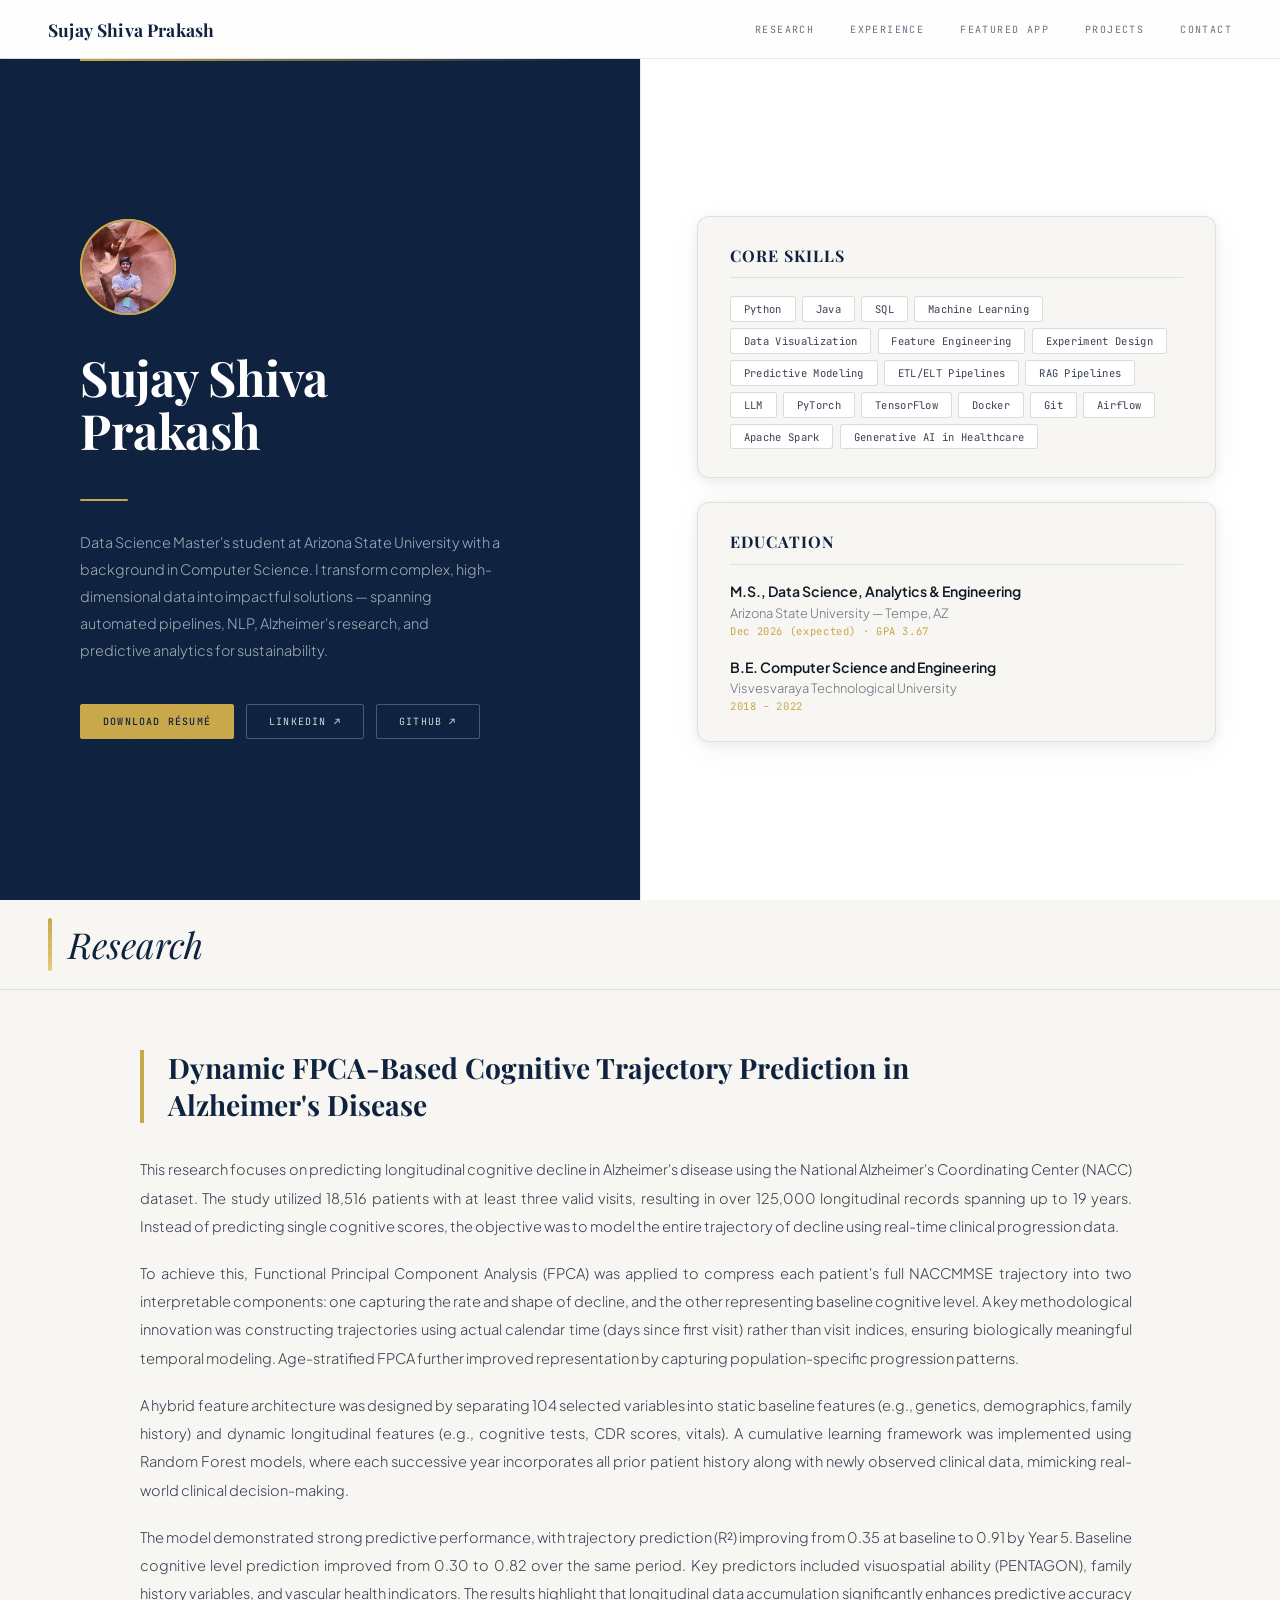
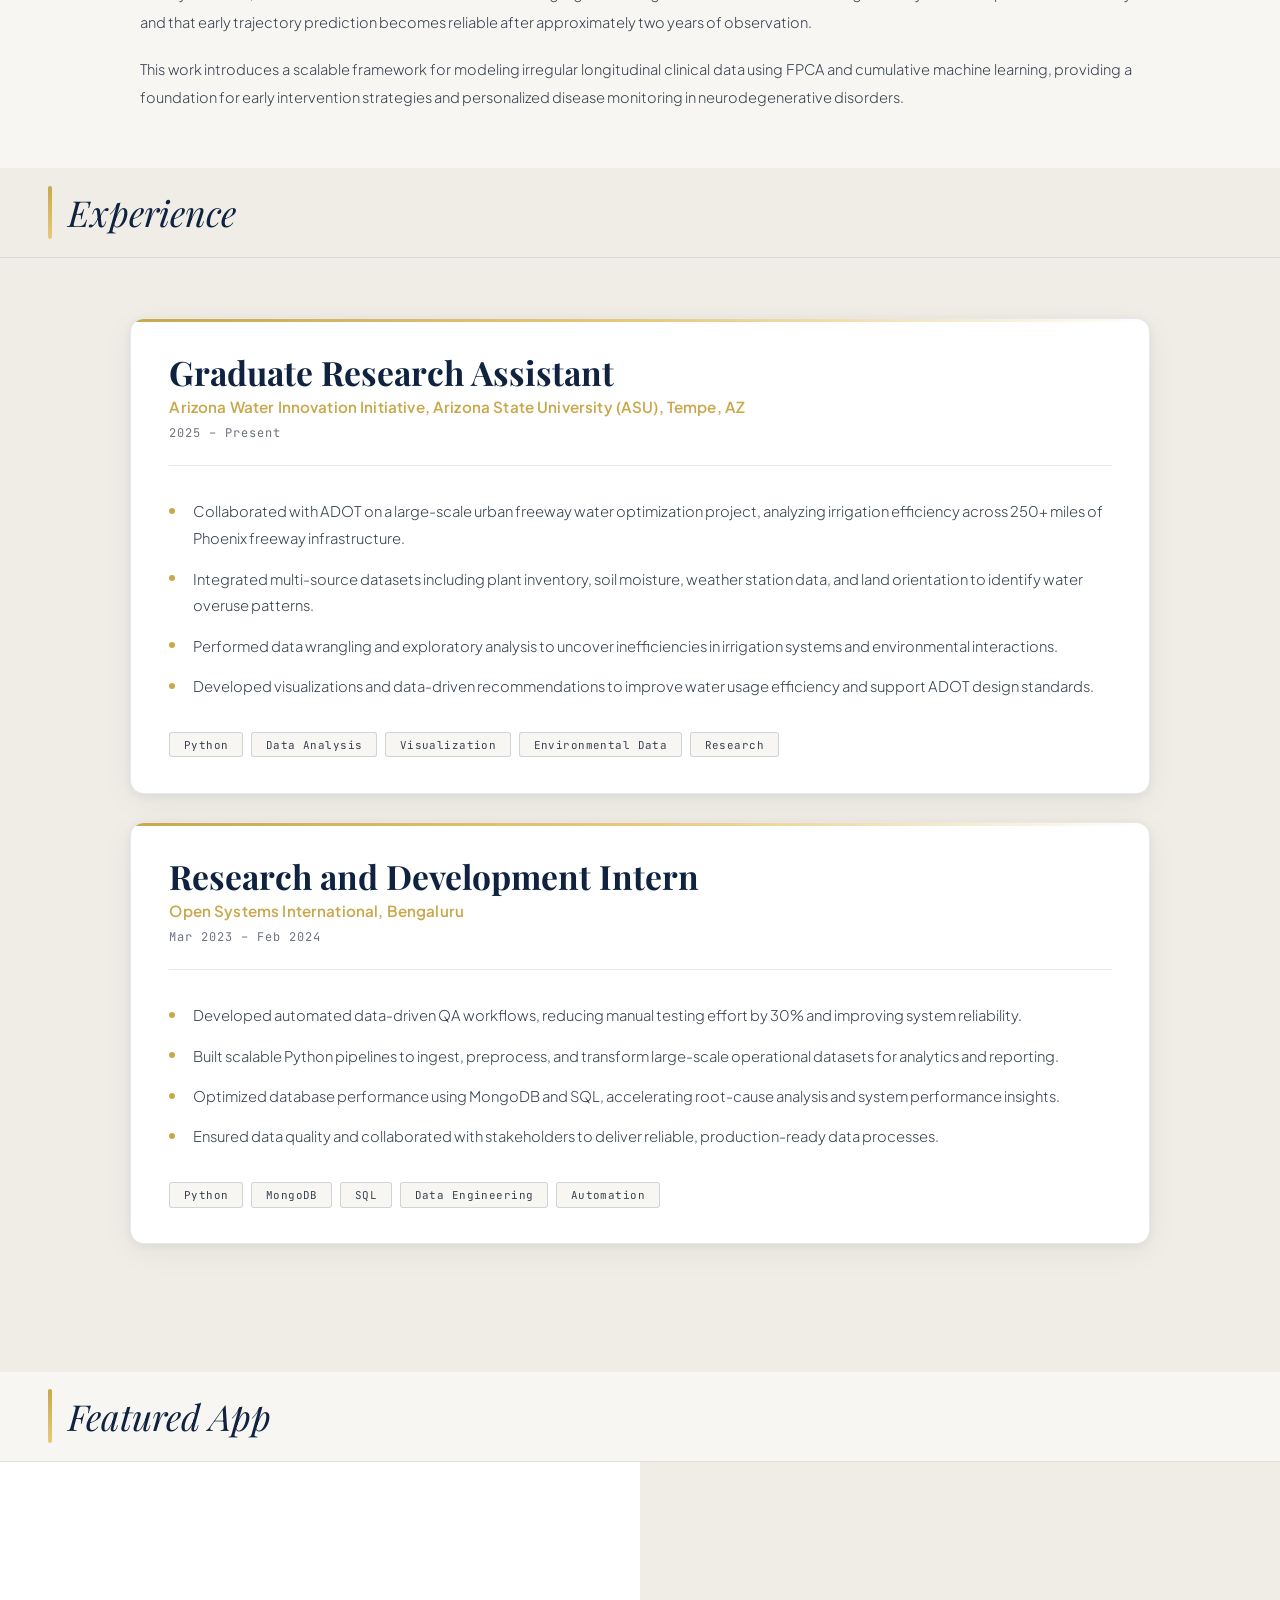
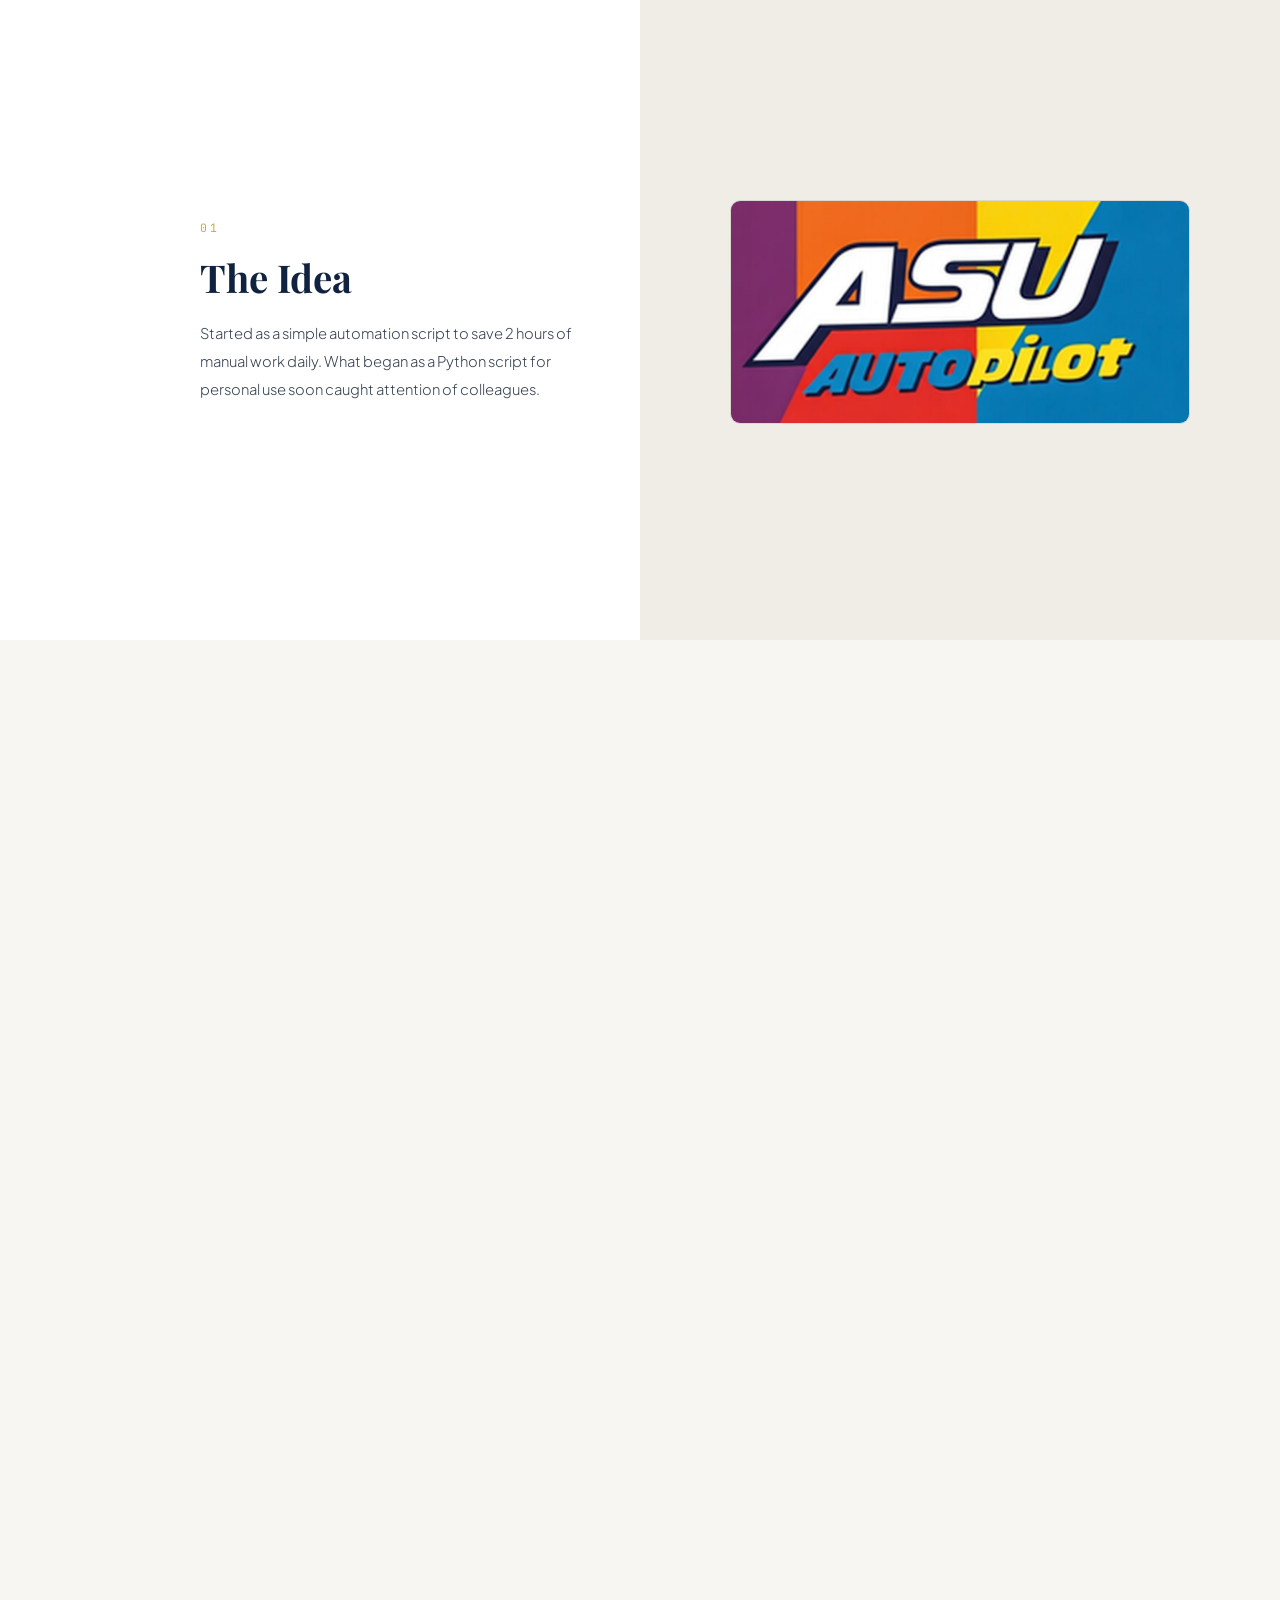
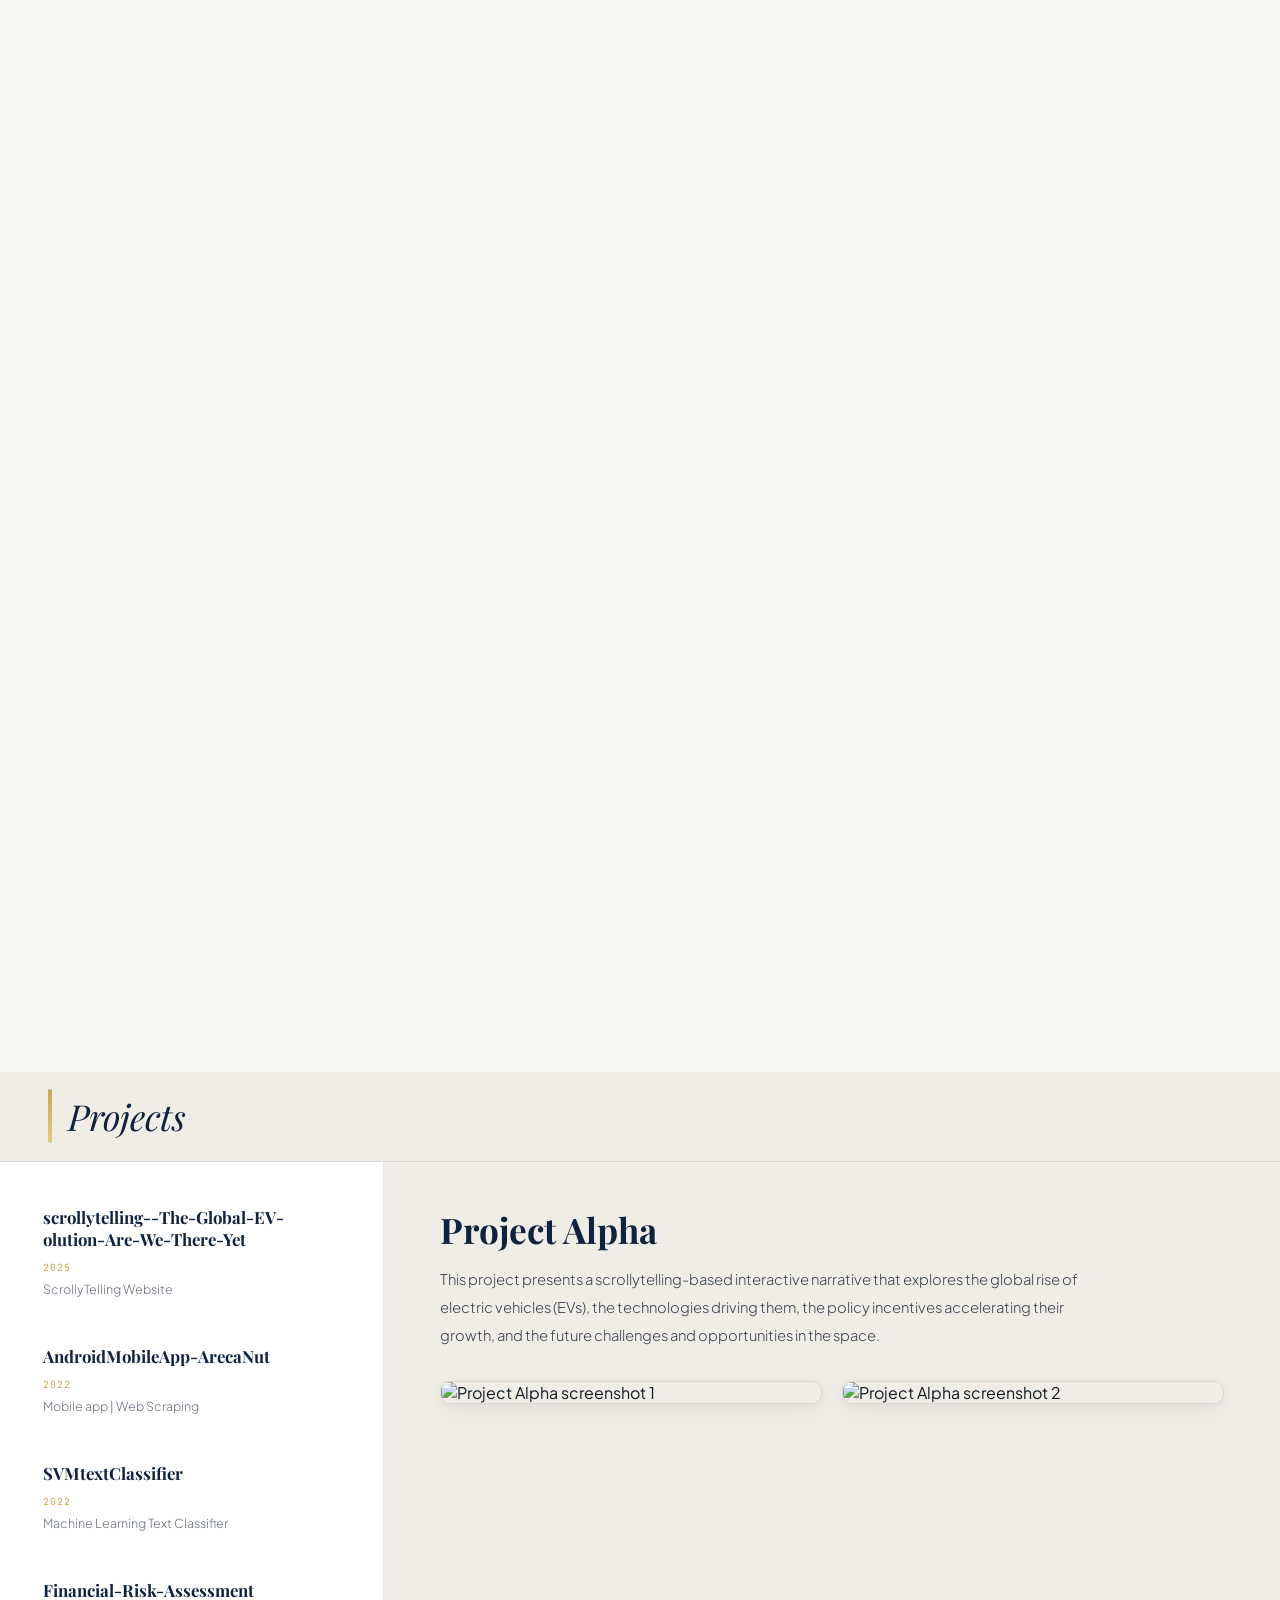
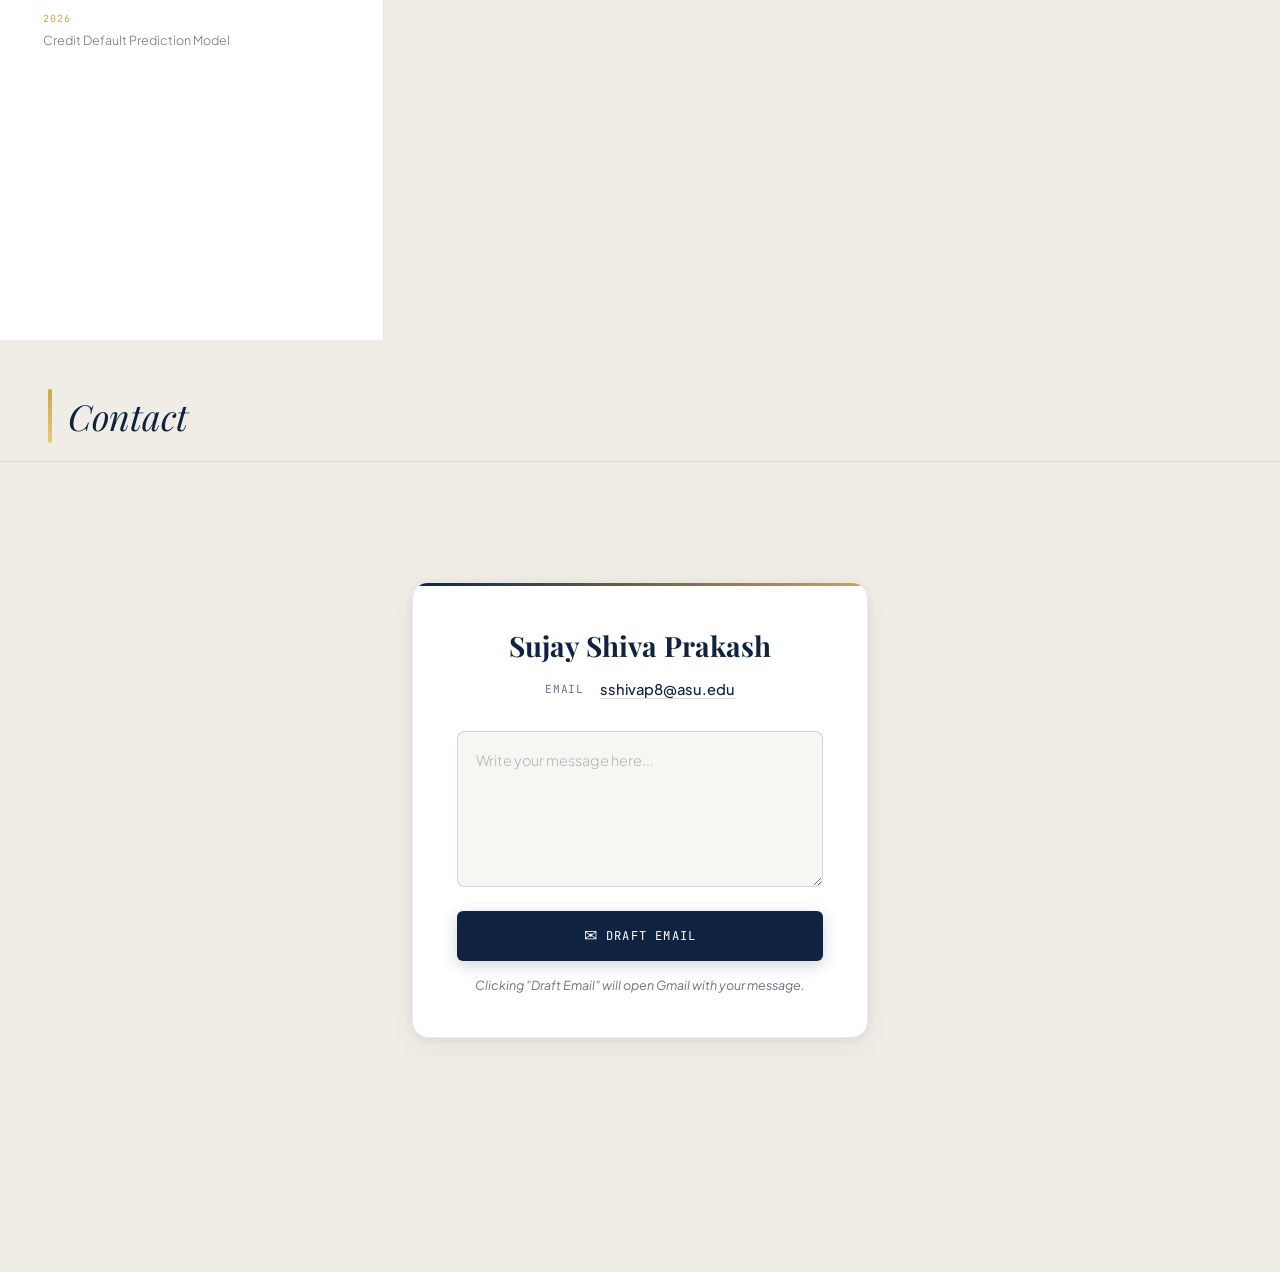
==== commit 025d80b7: "updated resume" ====
--- a/index.html
+++ b/index.html
@@ -18,7 +18,7 @@
     <div class="nav-links">
       <a href="#research">Research</a>
       <a href="#experience">Experience</a>
-      <a href="#certifications">Certifications</a>
+      <!-- <a href="#certifications">Certifications</a> -->
       <a href="#story">Featured App</a>
       <a href="#projects">Projects</a>
       <a href="#contact">Contact</a>
@@ -38,7 +38,7 @@
     <div class="hero-divider"></div>
     <p class="hero-bio">Data Science Master's student at Arizona State University with a background in Computer Science. I transform complex, high-dimensional data into impactful solutions — spanning automated pipelines, NLP, Alzheimer's research, and predictive analytics for sustainability.</p>
     <div class="hero-cta">
-      <a href="resume.pdf" class="btn btn-fill">Download Résumé</a>
+      <a href="./files/Sujay_Shiva_Prakash_Resume.pdf" class="btn btn-fill">Download Résumé</a>
       <a href="https://www.linkedin.com/in/sujay-shiva-prakash/" target="_blank" class="btn">LinkedIn ↗</a>
       <a href="https://github.com/Sujay6362" target="_blank" class="btn">GitHub ↗</a>
     </div>
@@ -49,17 +49,24 @@
       <h3 class="skills-card-title">Core Skills</h3>
       <div class="skills-badges">
         <span class="badge">Python</span>
-        <span class="badge">C++</span>
-        <span class="badge">MATLAB</span>
         <span class="badge">Java</span>
         <span class="badge">SQL</span>
-        <span class="badge">Julia</span>
+        <span class="badge">Machine Learning</span>
+        <span class="badge">Data Visualization</span>
+        <span class="badge">Feature Engineering</span>
+        <span class="badge">Experiment Design</span>
+        <span class="badge">Predictive Modeling</span>
+        <span class="badge">ETL/ELT Pipelines</span>
+        <span class="badge">RAG Pipelines</span>
+        <span class="badge">LLM</span>
         <span class="badge">PyTorch</span>
         <span class="badge">TensorFlow</span>
         <span class="badge">Docker</span>
         <span class="badge">Git</span>
-        <span class="badge">PostgreSQL</span>
-        <span class="badge">SIMULINK</span>
+        <span class="badge">Airflow</span>
+        <span class="badge">Apache Spark</span>
+        <span class="badge">Generative AI in Healthcare</span>
+      
       </div>
     </div>
 
@@ -71,9 +78,9 @@
         <p class="education-mini-date">Dec 2026 (expected) · GPA 3.67</p>
       </div>
       <div class="education-mini-item">
-        <p class="education-mini-degree">B.E. in Electronics & Communication</p>
+        <p class="education-mini-degree">B.E. Computer Science and Engineering</p>
         <p class="education-mini-school">Visvesvaraya Technological University</p>
-        <p class="education-mini-date">2017 – 2021</p>
+        <p class="education-mini-date">2018 – 2022</p>
       </div>
     </div>
   </div>
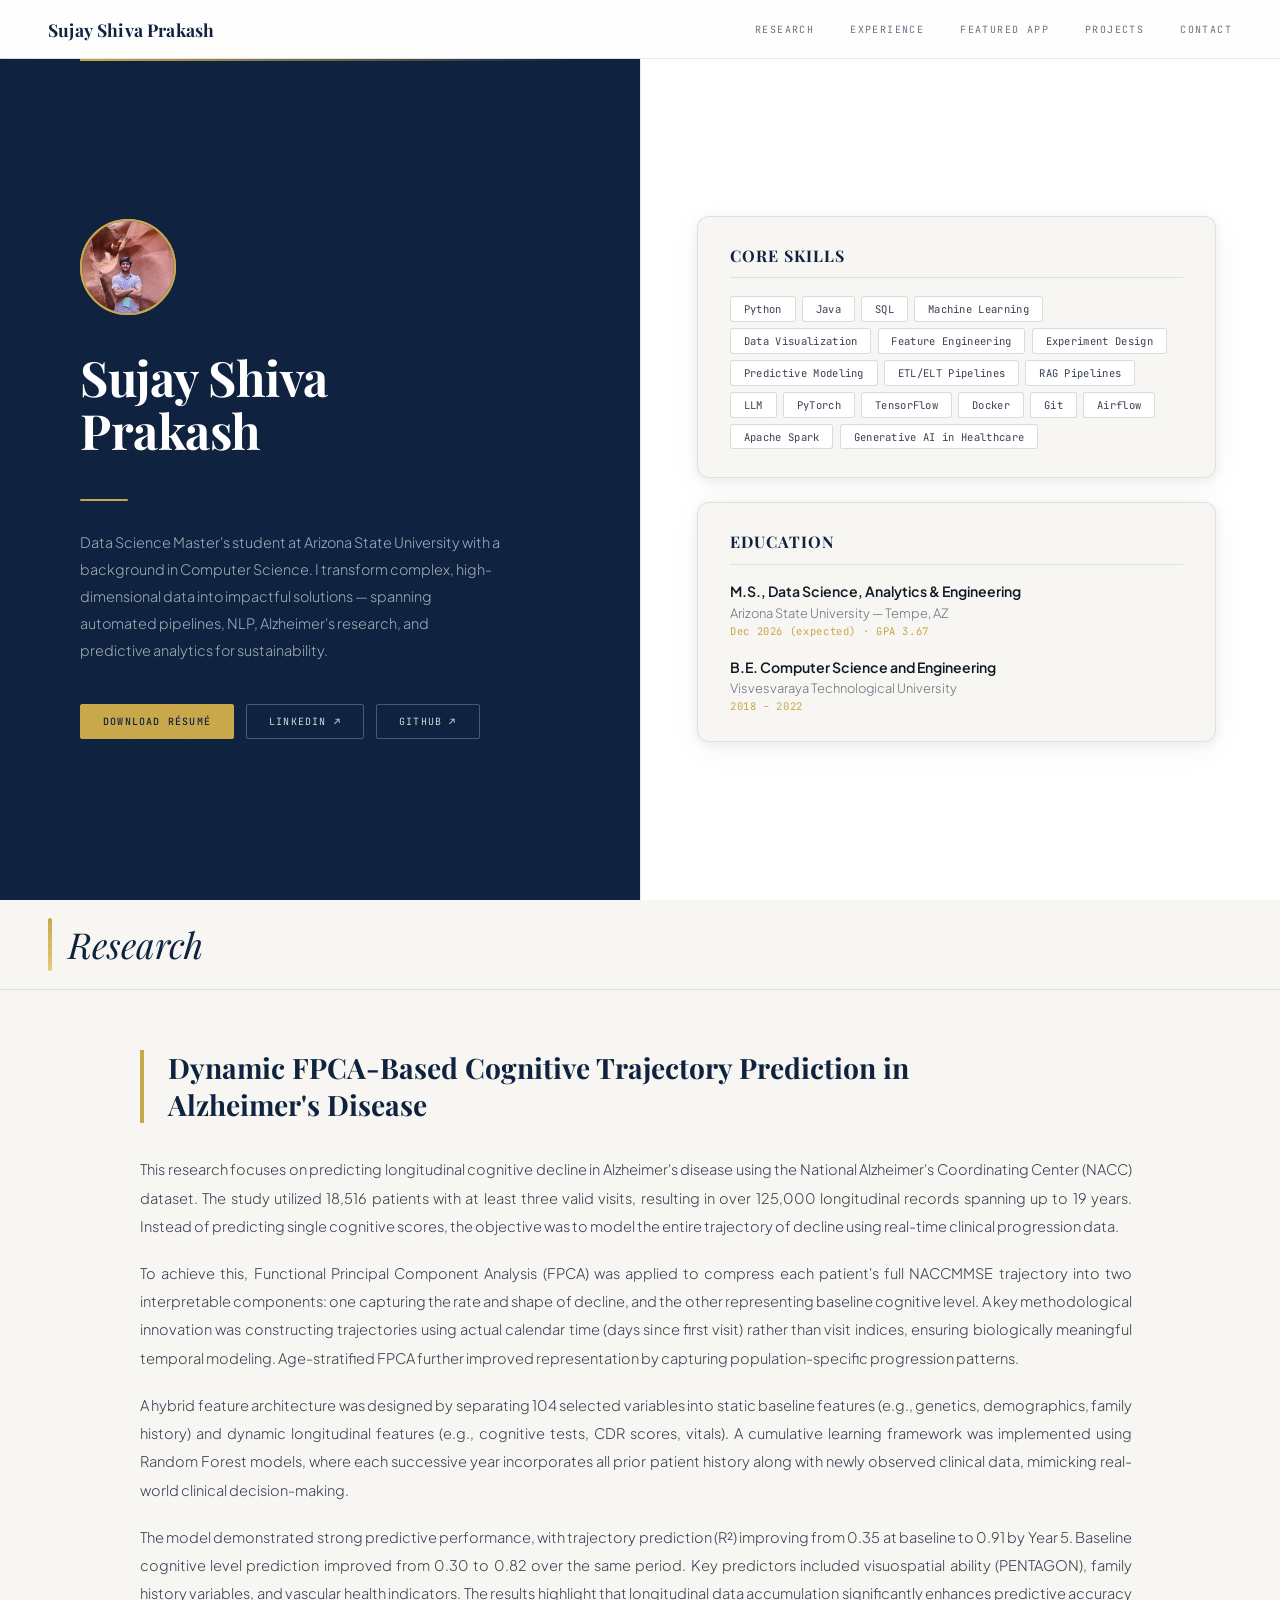
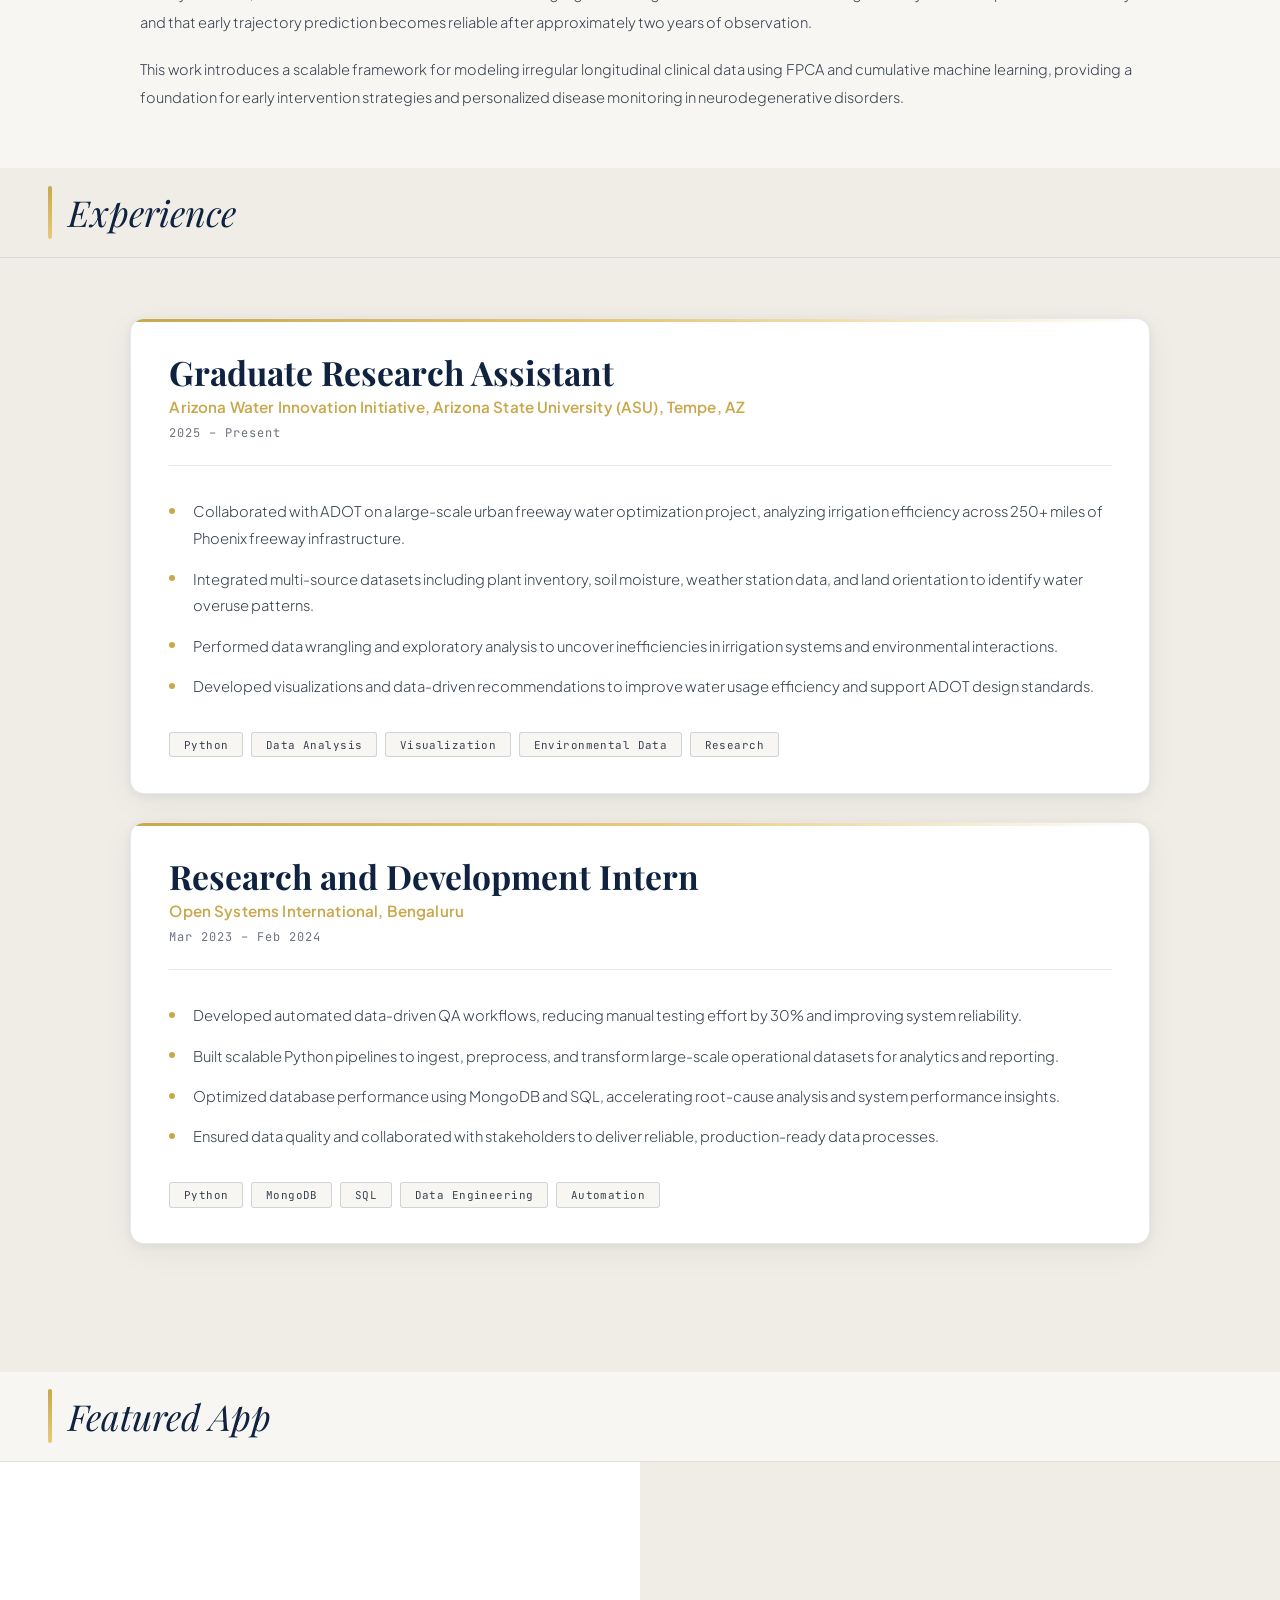
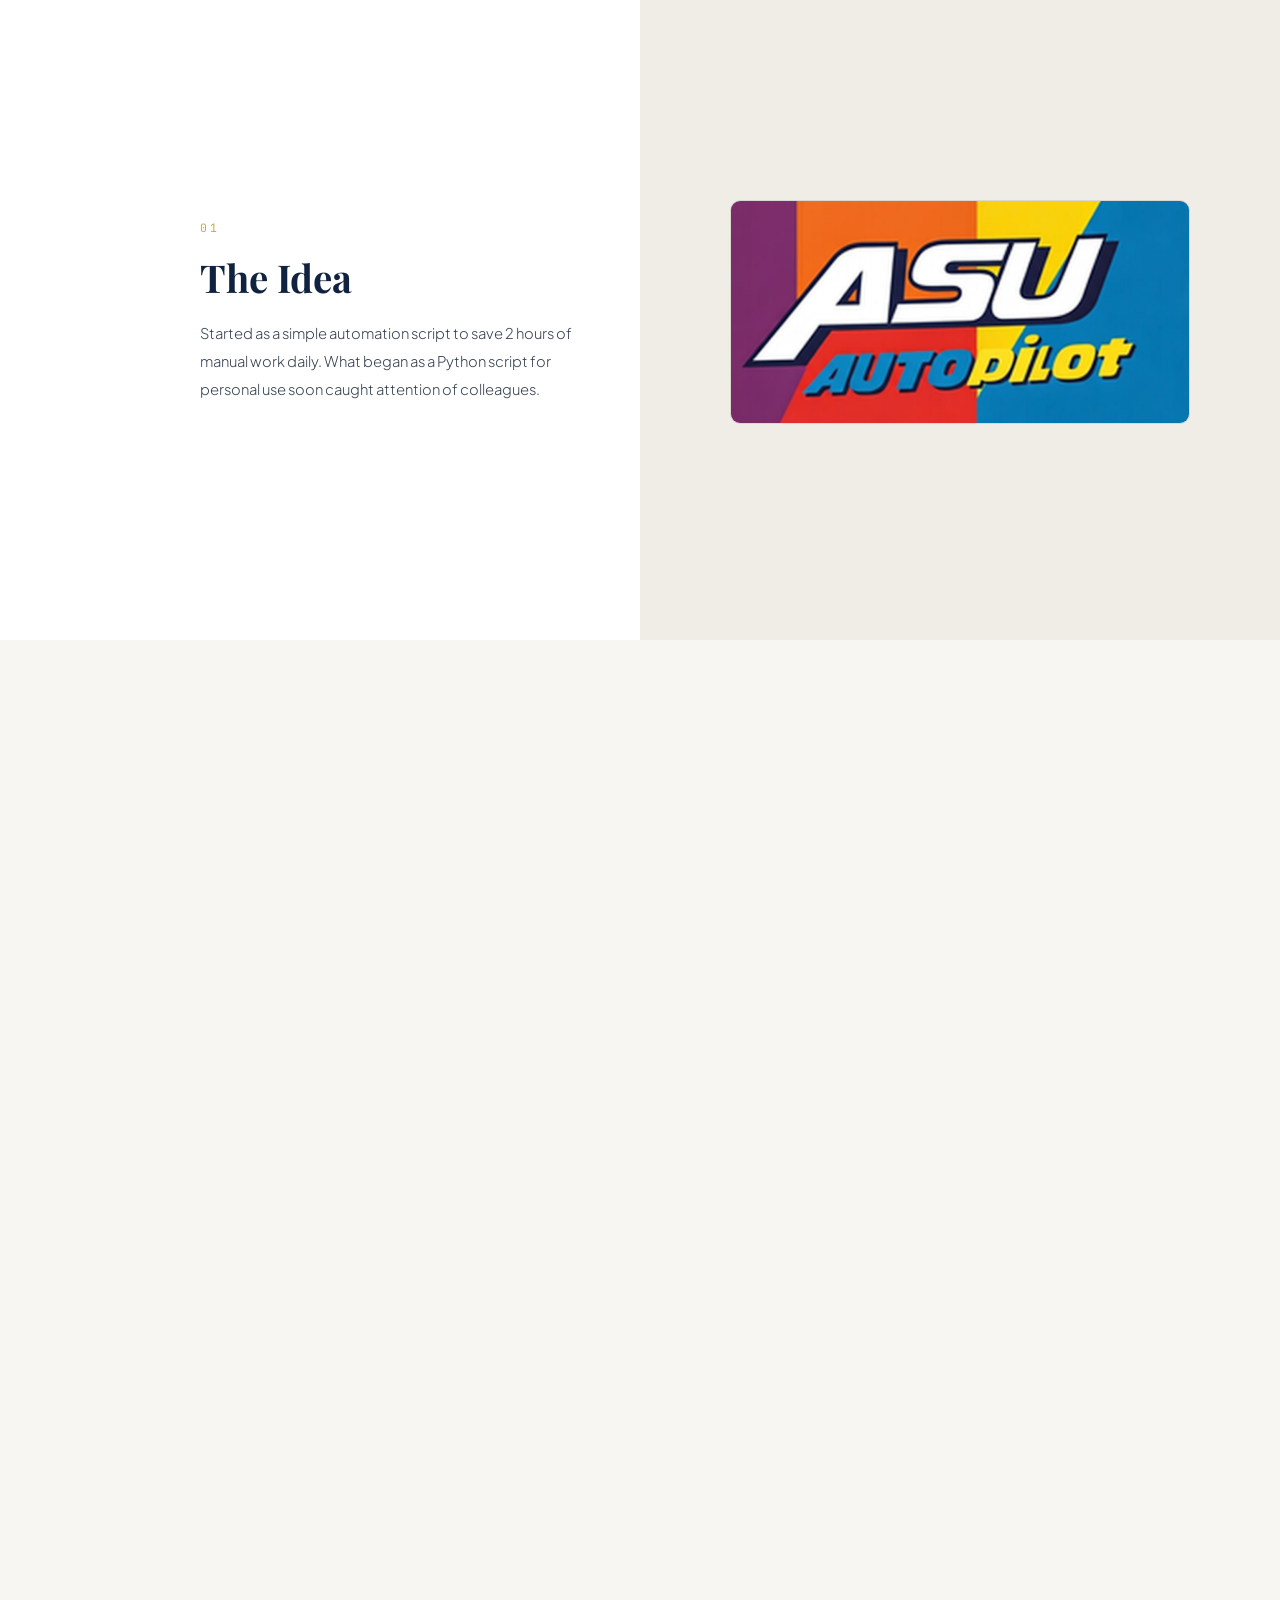
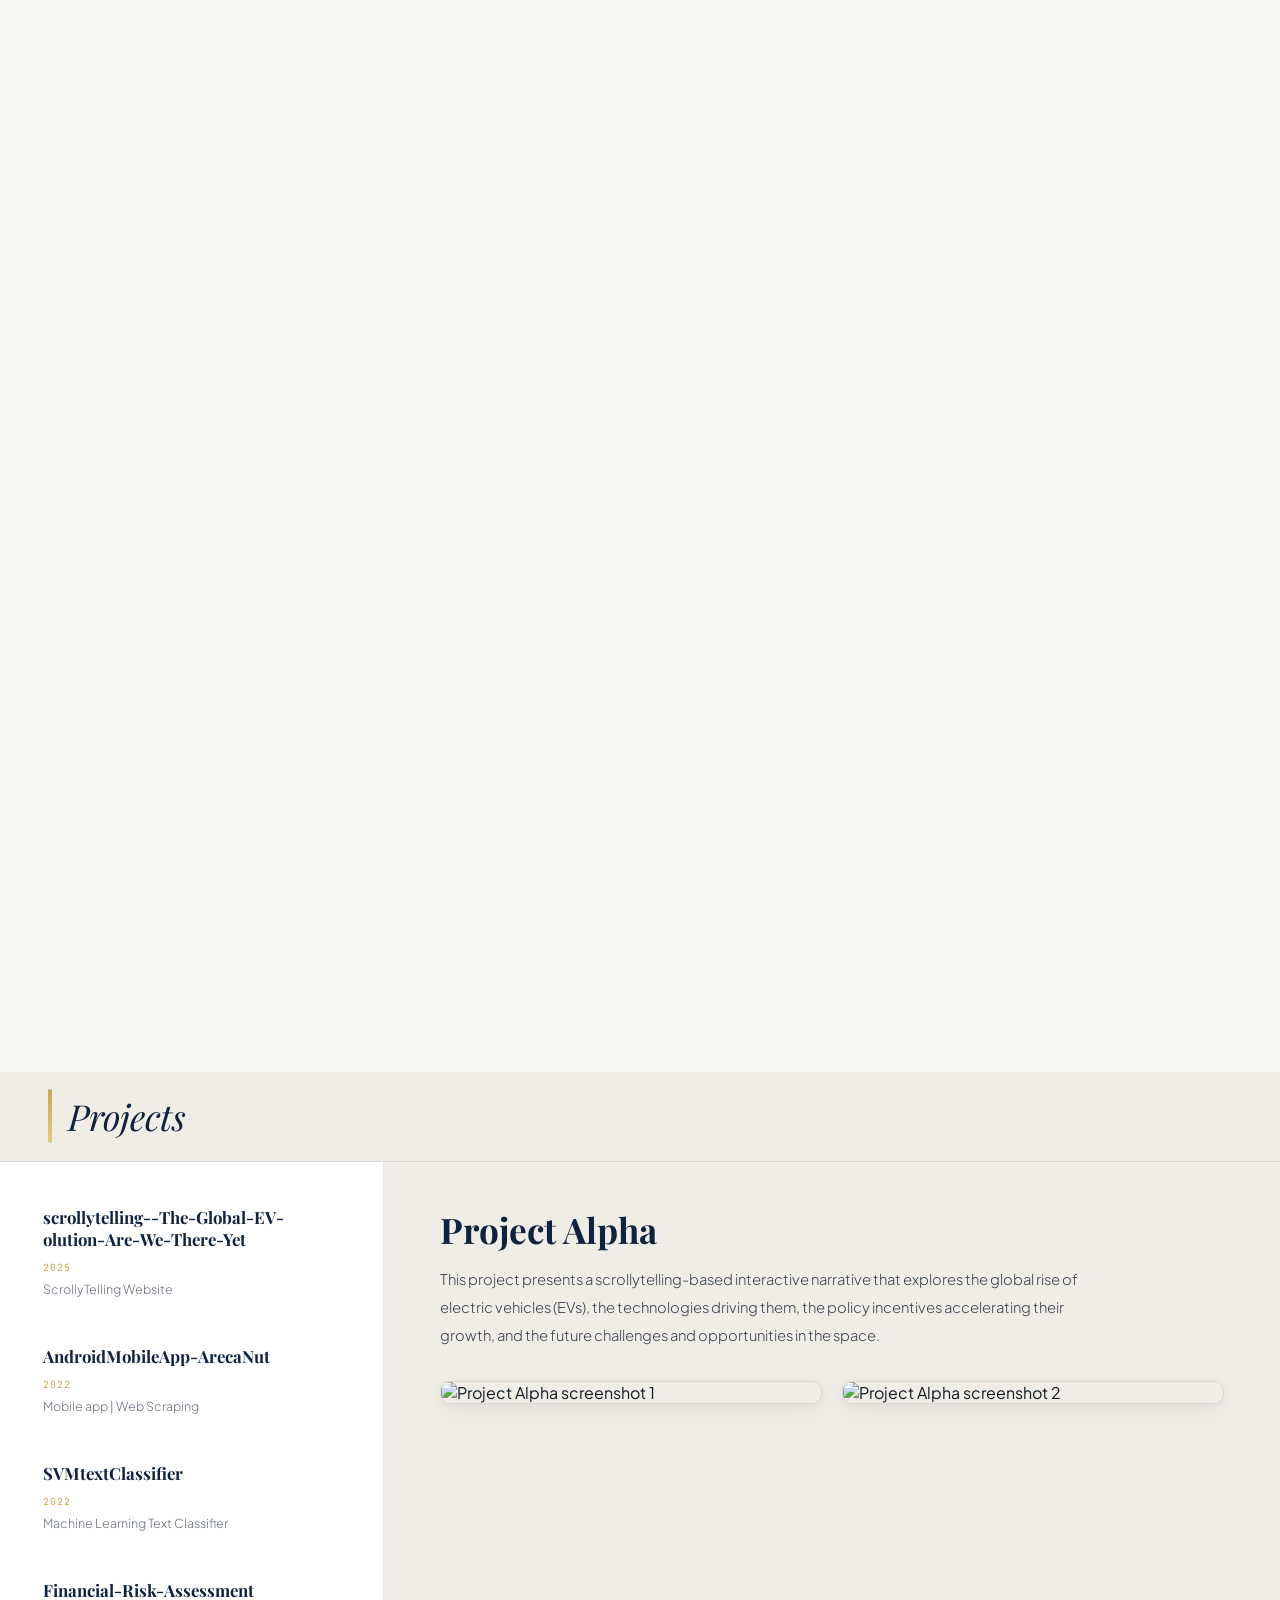
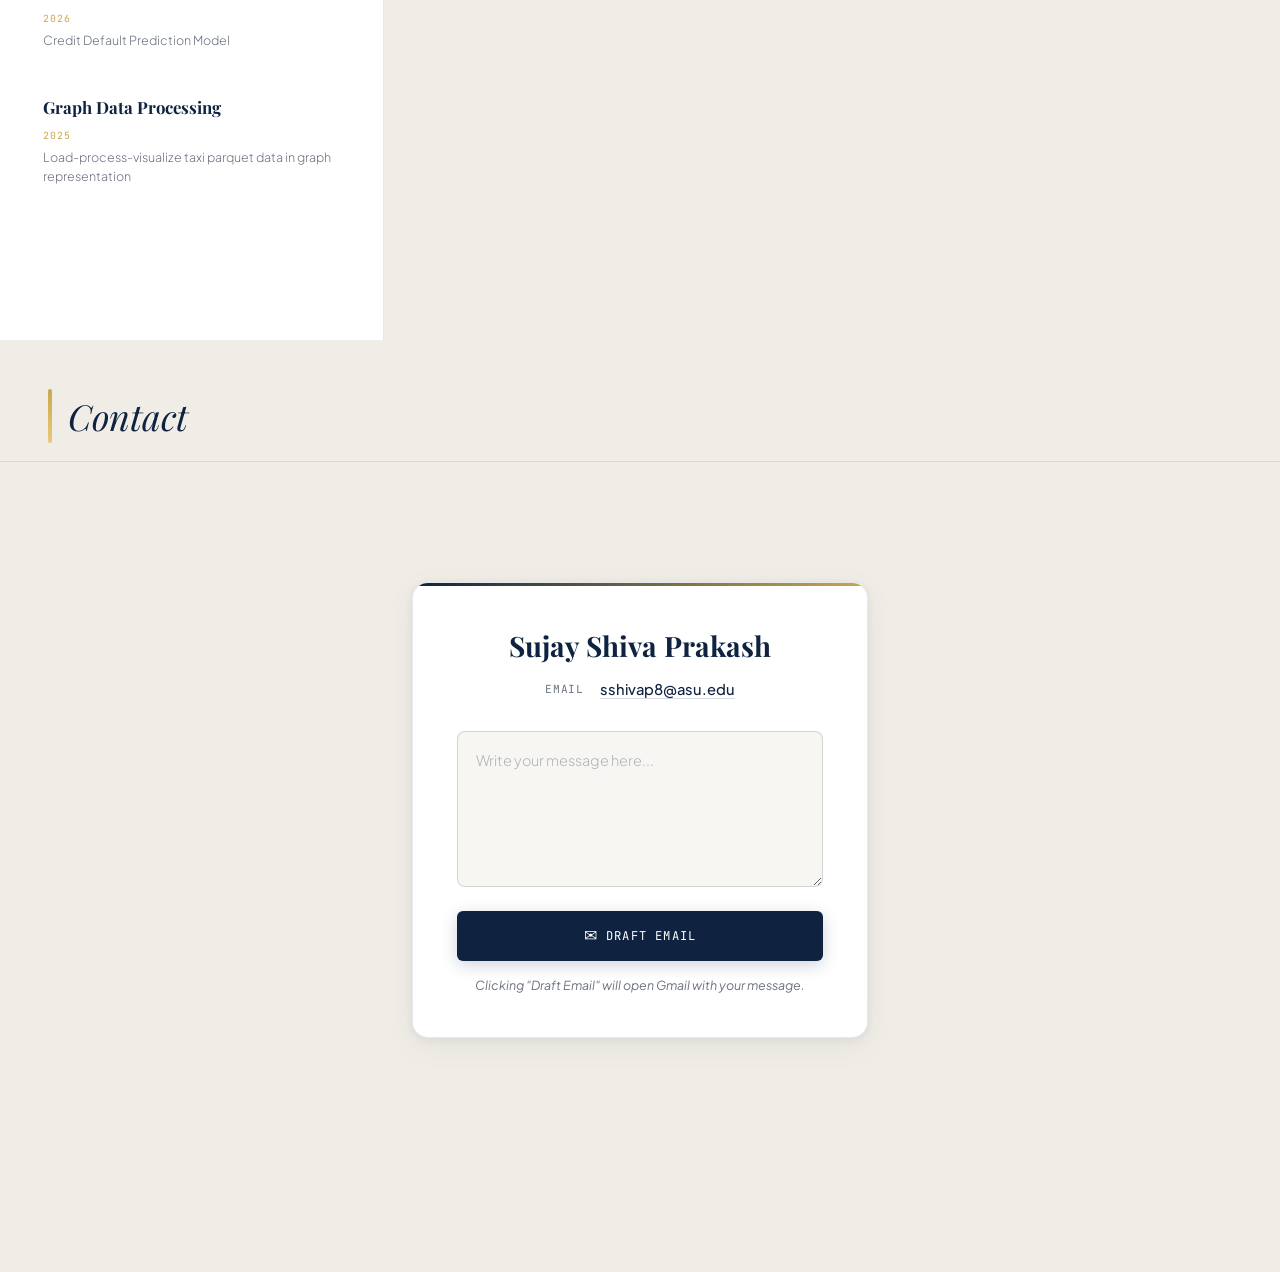
==== commit 551f08e8: "added project Graph-data-processing" ====
--- a/index.html
+++ b/index.html
@@ -289,10 +289,16 @@
         <p class="project-brief">Credit Default Prediction Model</p>
       </div>
 
-      <div class="project-card hidden-project" data-project="5">
-        <h3>Project Epsilon</h3>
-        <span class="project-year">2022</span>
-        <p class="project-brief">Recommendation system for e-commerce</p>
+      <div class="project-card" data-project="5">
+        <h3>Graph Data Processing</h3>
+        <span class="project-year">2025</span>
+        <p class="project-brief">Load-process-visualize taxi parquet data in graph representation</p>
+      </div>
+
+      <div class="project-card hidden-project" data-project="6">
+        <h3>Project Zeta</h3>
+        <span class="project-year">2021</span>
+        <p class="project-brief">Customer churn prediction model</p>
       </div>
 
       <div class="project-card hidden-project" data-project="6">
